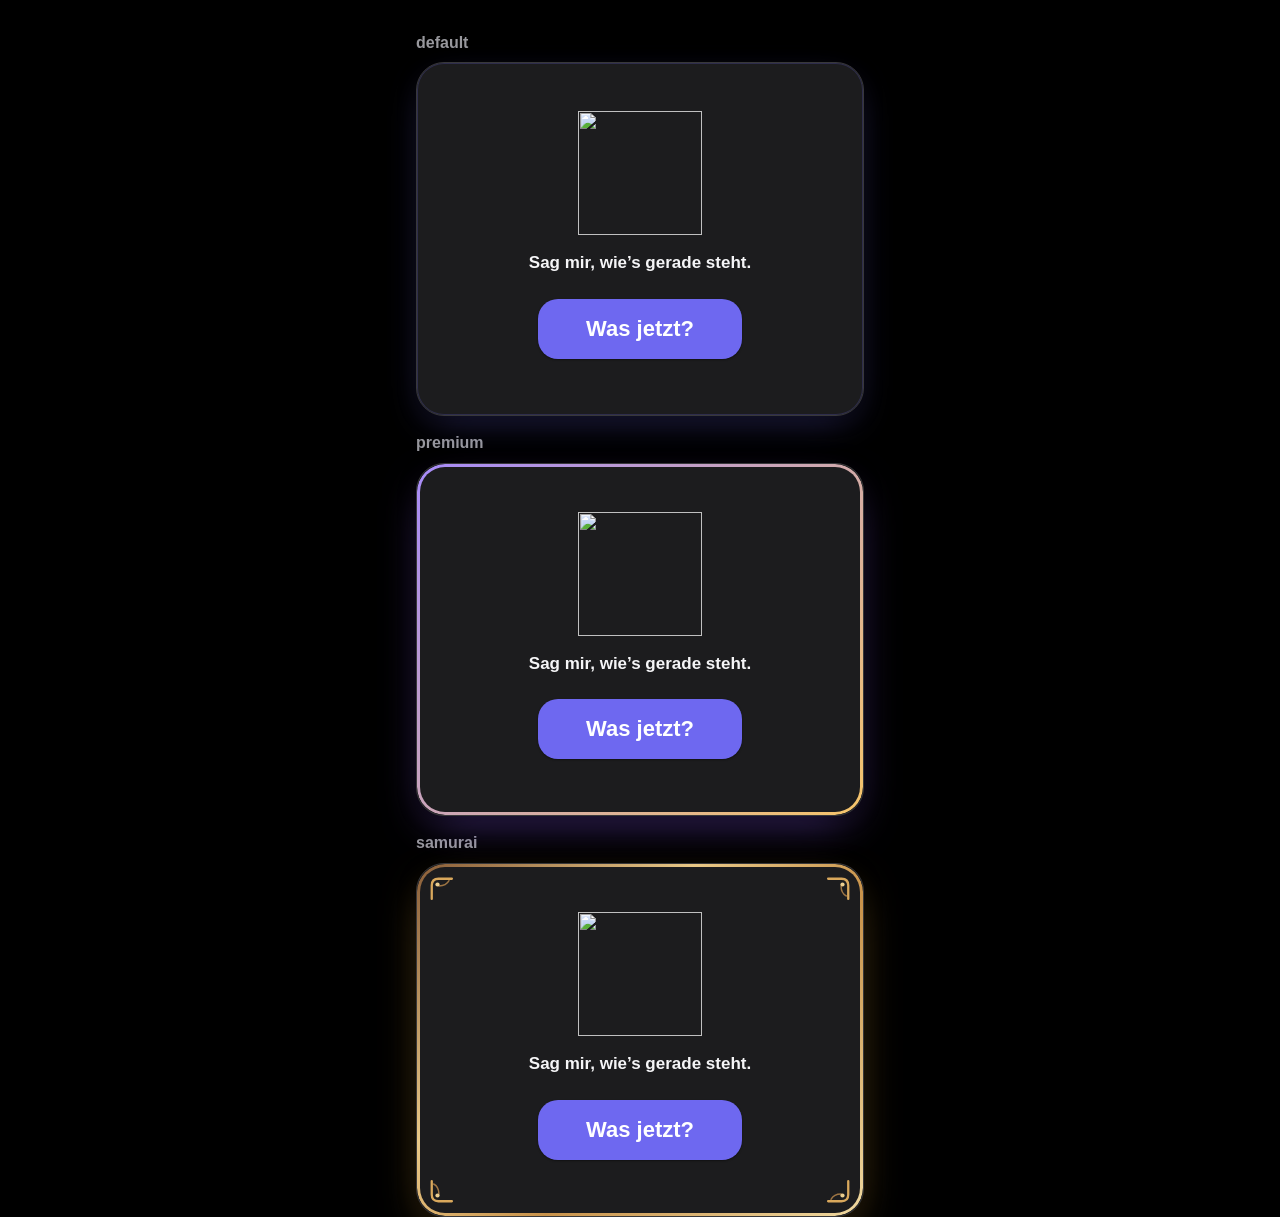
==== public/frames-preview.html @ 16136ef0 "Frame-System (CSS): default/premium/samurai auf .hero[data-frame] + SVG-Eck-Layer + Preview-Seite Co" ====
<!doctype html>
<html lang="de" data-theme="dark">
<head>
<meta charset="utf-8">
<meta name="viewport" content="width=device-width, initial-scale=1">
<title>Frame-Preview</title>
<link rel="stylesheet" href="assets/css/styles.css">
<style>
  body{padding:24px 0;display:flex;flex-direction:column;gap:8px;align-items:center}
  .lbl{font-family:var(--font-display);font-weight:800;color:var(--color-text-secondary);max-width:480px;width:100%;padding:0 16px;margin-top:8px}
  .hero{width:100%;max-width:480px;padding:0 16px}
</style>
</head>
<body>
  <div class="lbl">default</div>
  <section class="hero" data-frame="default">
    <div class="hero-card">
      <div class="frame-corners" aria-hidden="true"><span></span><span></span><span></span><span></span></div>
      <img src="assets/img/tanuki/base-neutral.png" alt="" class="tanuki tanuki-lg">
      <p class="hero-prompt">Sag mir, wie’s gerade steht.</p>
      <button class="btn btn-primary btn-hero">Was jetzt?</button>
    </div>
  </section>

  <div class="lbl">premium</div>
  <section class="hero" data-frame="premium">
    <div class="hero-card">
      <div class="frame-corners" aria-hidden="true"><span></span><span></span><span></span><span></span></div>
      <img src="assets/img/tanuki/base-neutral.png" alt="" class="tanuki tanuki-lg">
      <p class="hero-prompt">Sag mir, wie’s gerade steht.</p>
      <button class="btn btn-primary btn-hero">Was jetzt?</button>
    </div>
  </section>

  <div class="lbl">samurai</div>
  <section class="hero" data-frame="samurai">
    <div class="hero-card">
      <div class="frame-corners" aria-hidden="true"><span></span><span></span><span></span><span></span></div>
      <img src="assets/img/tanuki/samurai-happy.png" alt="" class="tanuki tanuki-lg">
      <p class="hero-prompt">Sag mir, wie’s gerade steht.</p>
      <button class="btn btn-primary btn-hero">Was jetzt?</button>
    </div>
  </section>
</body>
</html>
---- public/assets/css/styles.css ----
/* =====================================================================
   Taskly — Styles. Tokens 1:1 aus design.md.
   ===================================================================== */

:root {
  /* Indigo (Marke) */
  --indigo-50:#EEEEFB; --indigo-100:#E0E0F9; --indigo-200:#C4C3F3;
  --indigo-300:#9F9CEC; --indigo-400:#7C77E6; --indigo-500:#5F58E0;
  --indigo-600:#4F47D6; --indigo-700:#413AB8; --indigo-800:#353093; --indigo-900:#2A2670;

  --color-primary:var(--indigo-600);
  --color-primary-hover:var(--indigo-700);
  --color-primary-subtle:var(--indigo-50);
  --color-on-primary:#FFFFFF;

  --color-bg:#F5F5F7; --color-surface:#FFFFFF; --color-surface-2:#FAFAFC;
  --color-border:#E5E5EA; --color-text:#1D1D1F;
  --color-text-secondary:#6E6E73; --color-text-tertiary:#A1A1A6;

  --color-spark:#F5A623; --color-spark-bright:#FFB93D;
  --color-celebrate:#FF5C8A; --color-xp:var(--indigo-500);
  --color-success:#2FBF71; --color-due-soon:#F2A33C; --color-danger:#E0483D;

  --font-body:"Hanken Grotesk",-apple-system,BlinkMacSystemFont,"SF Pro Text",sans-serif;
  --font-display:"Nunito",var(--font-body);

  --space-1:4px;--space-2:8px;--space-3:12px;--space-4:16px;
  --space-5:24px;--space-6:32px;--space-7:48px;--space-8:64px;
  --radius-sm:8px;--radius-md:12px;--radius-lg:16px;
  --radius-xl:20px;--radius-2xl:28px;--radius-full:999px;
  --tap-min:44px; --content-max:480px;

  --shadow-sm:0 1px 2px rgba(0,0,0,.04),0 1px 3px rgba(0,0,0,.06);
  --shadow-md:0 4px 12px rgba(0,0,0,.06),0 2px 4px rgba(0,0,0,.04);
  --shadow-lg:0 12px 32px rgba(0,0,0,.10),0 4px 8px rgba(0,0,0,.05);

  --dur-fast:150ms;--dur-base:220ms;--dur-slow:380ms;--dur-reward:600ms;
  --ease-standard:cubic-bezier(.4,0,.2,1);
  --ease-out:cubic-bezier(0,0,.2,1);
  --ease-spring:cubic-bezier(.34,1.56,.64,1);

  /* Domain-Farben */
  --dom-haushalt:#5AC8C8; --dom-privat:var(--indigo-400);
  --dom-business:#7E8AA0; --dom-termin:#C8924A;
}

/* Dark-Tokens (per Klasse referenziert, damit explizit + Auto sie teilen) */
[data-theme="dark"]{
  --color-primary:#6E68F0; --color-primary-hover:#837EF3; --color-primary-subtle:#1E1B3A;
  --color-bg:#000000; --color-surface:#1C1C1E; --color-surface-2:#2C2C2E;
  --color-border:#38383A; --color-text:#F5F5F7;
  --color-text-secondary:#98989D; --color-text-tertiary:#636366;
  --color-spark:#FFB93D; --color-celebrate:#FF6F9C; --color-success:#32D27A; --color-due-soon:#F7B250;
  --color-xp:#7C77E6;
  --shadow-sm:0 1px 2px rgba(0,0,0,.4);
  --shadow-md:0 4px 16px rgba(0,0,0,.5);
  --shadow-lg:0 16px 40px rgba(0,0,0,.6);
}
/* Auto: System-Dark respektieren, außer der User hat explizit „hell" gewählt (design.md §10) */
@media (prefers-color-scheme: dark){
  :root:not([data-theme="light"]):not([data-theme="dark"]){
    --color-primary:#6E68F0; --color-primary-hover:#837EF3; --color-primary-subtle:#1E1B3A;
    --color-bg:#000000; --color-surface:#1C1C1E; --color-surface-2:#2C2C2E;
    --color-border:#38383A; --color-text:#F5F5F7;
    --color-text-secondary:#98989D; --color-text-tertiary:#636366;
    --color-spark:#FFB93D; --color-celebrate:#FF6F9C; --color-success:#32D27A; --color-due-soon:#F7B250;
  --color-xp:#7C77E6;
    --shadow-sm:0 1px 2px rgba(0,0,0,.4);
    --shadow-md:0 4px 16px rgba(0,0,0,.5);
    --shadow-lg:0 16px 40px rgba(0,0,0,.6);
  }
}

*{box-sizing:border-box;margin:0;padding:0}
html,body{height:100%}
body{
  font-family:var(--font-body); background:var(--color-bg); color:var(--color-text);
  -webkit-font-smoothing:antialiased; line-height:1.4;
  padding:env(safe-area-inset-top) env(safe-area-inset-right) env(safe-area-inset-bottom) env(safe-area-inset-left);
}
.hidden{display:none !important}

/* Typo */
.display{font-family:var(--font-display);font-weight:800;font-size:34px;line-height:1.18;letter-spacing:-.02em}
.brand{font-family:var(--font-display);font-weight:800;font-size:34px;letter-spacing:-.02em}
.brand-mini{font-family:var(--font-display);font-weight:800;font-size:18px;letter-spacing:-.01em}
.h3{font-family:var(--font-display);font-weight:700;font-size:18px}
.muted{color:var(--color-text-secondary)}
.small{font-size:13px;line-height:1.5}
.error{color:var(--color-danger);font-size:13px;min-height:18px;margin-top:var(--space-2)}

/* Buttons */
.btn{
  font-family:var(--font-body); font-weight:600; font-size:16px;
  min-height:var(--tap-min); padding:0 var(--space-5); border:none; cursor:pointer;
  border-radius:var(--radius-md); transition:transform var(--dur-fast) var(--ease-standard),
    background var(--dur-fast) var(--ease-standard); background:transparent; color:var(--color-text);
}
.btn:active{transform:scale(.97)}
.btn-primary{background:var(--color-primary);color:var(--color-on-primary);box-shadow:var(--shadow-sm)}
.btn-primary:hover{background:var(--color-primary-hover)}
.btn-ghost{color:var(--color-text-secondary)}
.btn-ghost:hover{color:var(--color-text)}
.btn-block{width:100%}
.btn-hero{font-family:var(--font-display);font-weight:800;font-size:22px;min-height:60px;border-radius:var(--radius-xl);padding:0 var(--space-7)}
.icon-btn{width:var(--tap-min);height:var(--tap-min);border:none;background:transparent;color:var(--color-text-secondary);font-size:20px;cursor:pointer;border-radius:var(--radius-full)}

/* Inputs */
input,textarea{
  width:100%;font-family:var(--font-body);font-size:16px;color:var(--color-text);
  background:var(--color-surface-2);border:1px solid var(--color-border);
  border-radius:var(--radius-md);padding:var(--space-3) var(--space-4);outline:none;
  transition:border-color var(--dur-fast);
}
input:focus,textarea:focus{border-color:var(--color-primary)}
textarea{resize:vertical;line-height:1.5}

/* ===== Auth ===== */
.auth{min-height:100svh;display:grid;place-items:center;padding:var(--space-5)}
.auth-card{width:100%;max-width:360px;text-align:center;display:flex;flex-direction:column;gap:var(--space-3);align-items:center}
.auth-form{width:100%;display:flex;flex-direction:column;gap:var(--space-3);margin-top:var(--space-2)}
.seg{display:flex;background:var(--color-surface-2);border:1px solid var(--color-border);border-radius:var(--radius-full);padding:3px;width:100%;margin-top:var(--space-3)}
.seg-btn{flex:1;min-height:38px;border:none;background:transparent;color:var(--color-text-secondary);font-family:var(--font-body);font-weight:600;border-radius:var(--radius-full);cursor:pointer}
.seg-btn.is-active{background:var(--color-surface);color:var(--color-text);box-shadow:var(--shadow-sm)}

/* ===== App shell ===== */
.app{max-width:var(--content-max);margin:0 auto;min-height:100svh;display:flex;flex-direction:column}
.topbar{
  position:sticky;top:0;z-index:5;display:flex;align-items:center;justify-content:space-between;
  gap:var(--space-3);padding:var(--space-3) var(--space-4);
  background:color-mix(in srgb,var(--color-bg) 82%,transparent);backdrop-filter:saturate(180%) blur(12px);
  border-bottom:1px solid var(--color-border);
}
.progress-cluster,.right-cluster{display:flex;align-items:center;gap:var(--space-2)}
.xp-ring{
  --p:0; position:relative; width:42px;height:42px;border-radius:50%;display:grid;place-items:center;
  background:conic-gradient(var(--color-xp) calc(var(--p)*1%), var(--color-border) 0);
}
.xp-ring::after{content:"";position:absolute;inset:4px;border-radius:50%;background:var(--color-bg)}
.xp-level{position:relative;z-index:1;font-family:var(--font-display);font-weight:800;font-size:16px;color:var(--color-text);line-height:1}
.streak{display:flex;align-items:center;gap:2px;font-family:var(--font-display);font-weight:700;font-size:15px}
.streak-flame{font-size:14px;filter:grayscale(.1)}
.sparks{display:flex;align-items:center;gap:4px;font-family:var(--font-display);font-weight:700;color:var(--color-spark)}
.spark-ico{color:var(--color-spark)}

.content{flex:1;display:flex;flex-direction:column;gap:var(--space-5);padding:var(--space-5) var(--space-4) var(--space-8)}

/* Card */
.card{background:var(--color-surface);border:1px solid var(--color-border);border-radius:var(--radius-xl);padding:var(--space-5);box-shadow:var(--shadow-sm);display:flex;flex-direction:column;gap:var(--space-3)}
.braindump-actions{display:flex;gap:var(--space-2);justify-content:flex-end}
.dump-result:empty{display:none}

/* Erfassen (sekundär, einklappbar) */
.braindump-wrap{display:flex;flex-direction:column;gap:var(--space-3)}
.dump-trigger{display:inline-flex;align-items:center;gap:var(--space-2);align-self:center;background:var(--color-surface);border:1px solid var(--color-border);color:var(--color-text-secondary);font-family:var(--font-body);font-weight:600;font-size:15px;border-radius:var(--radius-full);padding:0 var(--space-5);min-height:var(--tap-min);cursor:pointer;transition:background var(--dur-fast) var(--ease-standard),color var(--dur-fast)}
.dump-trigger:hover{color:var(--color-text)}
.dump-trigger.open{background:var(--color-primary-subtle);color:var(--color-primary);border-color:var(--color-primary)}
.dump-plus{font-family:var(--font-display);font-weight:800;font-size:20px;line-height:1;display:inline-block;transition:transform var(--dur-base) var(--ease-spring)}
.dump-trigger.open .dump-plus{transform:rotate(45deg)}
.braindump-body{display:flex;flex-direction:column;gap:var(--space-3);background:var(--color-surface);border:1px solid var(--color-border);border-radius:var(--radius-xl);padding:var(--space-4);box-shadow:var(--shadow-sm);animation:pop var(--dur-base) var(--ease-out)}

/* Kopf-leeren-Sheet (oben verankert → tastatur-sicher) */
.sheet-overlay{position:fixed;inset:0;z-index:60;background:rgba(0,0,0,.45);backdrop-filter:blur(4px);display:flex;flex-direction:column;align-items:center;padding:calc(env(safe-area-inset-top) + var(--space-3)) var(--space-4) var(--space-4);animation:fade var(--dur-base) var(--ease-out)}
.sheet{width:100%;max-width:var(--content-max);background:var(--color-surface);border-radius:var(--radius-2xl);box-shadow:var(--shadow-lg);padding:var(--space-5);display:flex;flex-direction:column;gap:var(--space-3);animation:pop var(--dur-base) var(--ease-spring)}
.sheet-head{display:flex;align-items:center;justify-content:space-between}
.sheet textarea{min-height:120px}
#te-notes{min-height:64px}

/* Aufgaben-Liste */
.task-list{display:flex;flex-direction:column;gap:8px}
.task-row{display:flex;align-items:center;gap:var(--space-3);width:100%;text-align:left;background:var(--color-surface);border:1px solid var(--color-border);border-radius:var(--radius-md);padding:12px 14px;cursor:pointer;font-family:var(--font-body);transition:transform var(--dur-fast) var(--ease-standard)}
.task-row:active{transform:scale(.98)}
.task-row-title{flex:1;font-weight:600;font-size:15px;color:var(--color-text);overflow:hidden;text-overflow:ellipsis;white-space:nowrap}
.task-row-meta{font-size:12px;color:var(--color-text-tertiary);flex:0 0 auto}
.task-row-chev{color:var(--color-text-tertiary);font-size:18px;flex:0 0 auto;line-height:1}
.plan-card[data-task]{cursor:pointer}

/* Edit-Sheet */
.te-group{display:flex;flex-direction:column;gap:var(--space-2)}
.te-group .pill{min-height:38px;padding:0 var(--space-4)}
.te-actions{display:flex;justify-content:space-between;align-items:center;gap:var(--space-3);margin-top:var(--space-2)}
.te-delete{color:var(--color-danger)}

/* Konto */
.acc-label{font-size:13px;font-weight:600;color:var(--color-text-secondary);margin-top:var(--space-2)}
.acc-pw{margin-top:var(--space-2);border-top:1px solid var(--color-border);padding-top:var(--space-3);display:flex;flex-direction:column;gap:var(--space-2)}
.acc-pw summary{cursor:pointer;font-weight:600;color:var(--color-primary);font-size:14px;list-style:none}
.acc-pw summary::-webkit-details-marker{display:none}

/* =====================================================================
   Kosmetisches Frame-System für die „Was jetzt?"-Card (data-frame)
   Layer: ::before = Rahmen/Glow · .frame-corners = SVG-Eckdeko · Content darüber
   Responsiv via clamp() + Tokens, Dark-Mode-kompatibel, max. dezente Motion.
   ===================================================================== */
.hero[data-frame] .hero-card > *{position:relative;z-index:1}
.frame-corners{display:none}

/* --- Default: dezente Outline + weicher Glow --- */
.hero[data-frame="default"] .hero-card{
  box-shadow:var(--shadow-md),
             inset 0 0 0 1px color-mix(in srgb, var(--color-primary) 22%, transparent),
             0 clamp(6px,2vw,12px) clamp(20px,6vw,38px) -14px color-mix(in srgb, var(--color-primary) 50%, transparent);
}

/* --- Gradient-Rahmen via Mask (Premium & Samurai teilen die Technik) --- */
.hero[data-frame="premium"] .hero-card::before,
.hero[data-frame="samurai"] .hero-card::before{
  content:"";position:absolute;inset:0;border-radius:inherit;z-index:0;pointer-events:none;
  padding:clamp(2px,0.7vw,3px);
  -webkit-mask:linear-gradient(#000 0 0) content-box, linear-gradient(#000 0 0);
  -webkit-mask-composite:xor; mask-composite:exclude;
}

/* --- Premium: Violett → Gold, langsam wandernder Glow --- */
.hero[data-frame="premium"] .hero-card{
  box-shadow:var(--shadow-md), 0 clamp(8px,3vw,16px) clamp(26px,8vw,46px) -16px color-mix(in srgb, #8B5CF6 60%, transparent);
}
.hero[data-frame="premium"] .hero-card::before{
  background:linear-gradient(135deg, #A78BFA 0%, #F5C46B 45%, #C9A0FF 75%, #A78BFA 100%);
  background-size:220% 220%;
  animation:framePremium 9s ease-in-out infinite;
}
@keyframes framePremium{
  0%,100%{background-position:0% 50%; opacity:.9}
  50%{background-position:100% 50%; opacity:1}
}

/* --- Samurai: warmer Gold-Rahmen + SVG-Eckornamente + sanfter Schimmer --- */
.hero[data-frame="samurai"] .hero-card{
  --corner:url("data:image/svg+xml,%3Csvg xmlns='http://www.w3.org/2000/svg' viewBox='0 0 48 48' fill='none'%3E%3Cpath d='M6 27 V13 Q6 6 13 6 H27' stroke='%23D9A85C' stroke-width='2.4' stroke-linecap='round'/%3E%3Cpath d='M13.5 13.5 q7.5 0 10.5 -5.5' stroke='%23B5854A' stroke-width='1.5' stroke-linecap='round' opacity='0.85'/%3E%3Ccircle cx='12' cy='12' r='2.2' fill='%23EBCE8F'/%3E%3C/svg%3E");
  box-shadow:var(--shadow-md), 0 clamp(8px,3vw,16px) clamp(26px,8vw,46px) -16px color-mix(in srgb, var(--color-spark) 55%, transparent);
}
.hero[data-frame="samurai"] .hero-card::before{
  background:linear-gradient(135deg, #8A5E38 0%, #E9C887 35%, #C8924A 60%, #F0D9A0 100%);
}
.hero[data-frame="samurai"] .frame-corners{
  display:block;position:absolute;inset:0;z-index:2;pointer-events:none;border-radius:inherit;
  animation:frameSamurai 6s ease-in-out infinite;
}
.hero[data-frame="samurai"] .frame-corners span{
  position:absolute; width:clamp(24px,8.5vw,46px); aspect-ratio:1;
  background:var(--corner) center/contain no-repeat;
}
.hero[data-frame="samurai"] .frame-corners span:nth-child(1){top:clamp(5px,1.5vw,9px);left:clamp(5px,1.5vw,9px);transform:rotate(0deg)}
.hero[data-frame="samurai"] .frame-corners span:nth-child(2){top:clamp(5px,1.5vw,9px);right:clamp(5px,1.5vw,9px);transform:rotate(90deg)}
.hero[data-frame="samurai"] .frame-corners span:nth-child(3){bottom:clamp(5px,1.5vw,9px);right:clamp(5px,1.5vw,9px);transform:rotate(180deg)}
.hero[data-frame="samurai"] .frame-corners span:nth-child(4){bottom:clamp(5px,1.5vw,9px);left:clamp(5px,1.5vw,9px);transform:rotate(270deg)}
@keyframes frameSamurai{
  0%,100%{opacity:.92; filter:drop-shadow(0 0 0 transparent)}
  50%{opacity:1; filter:drop-shadow(0 0 clamp(2px,1vw,4px) color-mix(in srgb, var(--color-spark) 60%, transparent))}
}

/* Onboarding (Erststart) */
.onboarding{align-items:center;text-align:center;gap:var(--space-4)}
.onb-title{font-family:var(--font-display);font-weight:800;font-size:22px;line-height:1.2}
.onb-list{list-style:none;display:flex;flex-direction:column;gap:var(--space-3);width:100%;text-align:left;margin:var(--space-1) 0}
.onb-list li{display:flex;gap:var(--space-3);align-items:center;line-height:1.3}
.onb-list li>span{font-size:22px;flex:0 0 auto;width:28px;text-align:center}

/* Hero */
.hero{display:flex;flex-direction:column;gap:var(--space-5)}
.hero-prompt{font-family:var(--font-display);font-weight:700;font-size:17px;line-height:1.4;color:var(--color-text);margin:0}
.quick{display:flex;flex-direction:column;gap:var(--space-4);width:100%;text-align:left}
.quick-group{display:flex;flex-direction:column;gap:var(--space-2)}
.quick-q{font-size:14px;font-weight:600;color:var(--color-text-secondary)}
.pill-row{display:flex;gap:var(--space-2);flex-wrap:wrap}
.pill{
  min-height:var(--tap-min);padding:0 var(--space-4);border-radius:var(--radius-full);
  background:var(--color-surface-2);border:1px solid var(--color-border);
  color:var(--color-text-secondary);font-family:var(--font-body);font-weight:600;cursor:pointer;
  transition:all var(--dur-fast) var(--ease-standard);
}
.pill.is-active{background:var(--color-primary-subtle);border-color:var(--color-primary);color:var(--color-primary)}

.hero-card{
  position:relative;isolation:isolate;
  background:var(--color-surface);border:1px solid var(--color-border);border-radius:var(--radius-2xl);
  box-shadow:var(--shadow-md);padding:var(--space-7) var(--space-5);text-align:center;
  display:flex;flex-direction:column;align-items:center;gap:var(--space-4);
  animation:pop var(--dur-slow) var(--ease-spring);
}
.btn-hero{margin:var(--space-2) 0}
.pick-reason{display:flex;align-items:center;gap:var(--space-2);justify-content:center;color:var(--color-text-secondary);font-size:15px}
.pick .display{margin:var(--space-2) 0}
.pick-meta{display:flex;gap:var(--space-2);flex-wrap:wrap;justify-content:center}
.chip{font-size:13px;font-weight:600;padding:5px 12px;border-radius:var(--radius-full);background:var(--color-surface-2);border:1px solid var(--color-border);color:var(--color-text-secondary);display:inline-flex;align-items:center;gap:5px}
.chip .dot{width:8px;height:8px;border-radius:50%}
.chip-xp{color:var(--color-xp);border-color:color-mix(in srgb,var(--color-xp) 30%,transparent)}
.pick-actions{width:100%;display:flex;flex-direction:column;gap:var(--space-3);margin-top:var(--space-2)}
.pick-secondary{display:flex;gap:var(--space-2);justify-content:center}
.empty-msg{font-family:var(--font-display);font-weight:700;font-size:18px;color:var(--color-text)}

/* Tanuki */
.tanuki{display:block;object-fit:contain}
.tanuki-sm{width:28px;height:28px}
.tanuki-md{width:72px;height:72px}
.tanuki-lg{width:124px;height:124px}
.tanuki-happy{animation:bounce var(--dur-reward) var(--ease-spring)}

/* Lebendiger Hero-Tanuki */
.tanuki-stage{position:relative;display:flex;justify-content:center;align-items:flex-end;min-height:132px}
#hero-tanuki{cursor:pointer;-webkit-tap-highlight-color:transparent}
.tanuki-idle{animation:idleBob 3.2s ease-in-out infinite}
.tanuki-poke{animation:bounce var(--dur-reward) var(--ease-spring)}
@keyframes idleBob{0%,100%{transform:translateY(0)}50%{transform:translateY(-7px)}}
.tanuki-bubble{position:absolute;bottom:calc(100% - 8px);left:50%;transform:translateX(-50%) translateY(8px) scale(.92);
  background:var(--color-surface);border:1px solid var(--color-border);box-shadow:var(--shadow-md);
  border-radius:var(--radius-lg);padding:8px 14px;font-family:var(--font-body);font-weight:600;font-size:14px;
  color:var(--color-text);white-space:nowrap;opacity:0;pointer-events:none;z-index:3;
  transition:opacity var(--dur-base) var(--ease-out), transform var(--dur-base) var(--ease-spring)}
.tanuki-bubble::after{content:"";position:absolute;top:100%;left:50%;transform:translateX(-50%);border:6px solid transparent;border-top-color:var(--color-surface)}
.tanuki-bubble.show{opacity:1;transform:translateX(-50%) translateY(0) scale(1)}

/* Reward */
.reward-overlay{position:fixed;inset:0;z-index:50;display:grid;place-items:center;background:rgba(0,0,0,.45);backdrop-filter:blur(4px);animation:fade var(--dur-base) var(--ease-out)}
.reward-card{position:relative;background:var(--color-surface);border-radius:var(--radius-2xl);box-shadow:var(--shadow-lg);padding:var(--space-7) var(--space-6);text-align:center;width:min(90vw,360px);display:flex;flex-direction:column;align-items:center;gap:var(--space-3);animation:pop var(--dur-reward) var(--ease-spring)}
.reward-xp{font-family:var(--font-display);font-weight:800;font-size:40px;color:var(--color-xp)}
.reward-msg{color:var(--color-text-secondary)}
.reward-extra{display:flex;flex-direction:column;gap:6px}
.reward-badge{font-family:var(--font-display);font-weight:700;color:var(--color-celebrate)}
.reward-spark{font-family:var(--font-display);font-weight:700;color:var(--color-spark)}

/* Bottom nav */
.bottom-nav{position:sticky;bottom:0;display:flex;background:color-mix(in srgb,var(--color-bg) 82%,transparent);backdrop-filter:saturate(180%) blur(12px);border-top:1px solid var(--color-border);padding-bottom:env(safe-area-inset-bottom)}
.nav-item{flex:1;min-height:52px;border:none;background:transparent;color:var(--color-text-tertiary);font-family:var(--font-body);font-weight:600;font-size:13px;cursor:pointer}
.nav-item.is-active{color:var(--color-primary)}

/* Confetti */
.confetti{position:absolute;inset:0;overflow:hidden;pointer-events:none;border-radius:var(--radius-2xl)}
.confetti i{position:absolute;top:-10px;width:8px;height:12px;border-radius:2px;animation:fall var(--dur-reward) ease-in forwards}

@keyframes pop{from{transform:scale(.92);opacity:0}to{transform:scale(1);opacity:1}}
@keyframes fade{from{opacity:0}to{opacity:1}}
@keyframes bounce{0%{transform:translateY(0)}30%{transform:translateY(-12px)}60%{transform:translateY(0)}80%{transform:translateY(-5px)}100%{transform:translateY(0)}}
@keyframes fall{to{transform:translateY(320px) rotate(360deg);opacity:0}}

/* ===== Raritäten ===== */
:root{
  --rar-gewoehnlich:#9AA0A6; --rar-selten:#3E9BE8;
  --rar-episch:var(--indigo-500); --rar-legendaer:var(--color-spark);
}
[data-rarity="gewoehnlich"]{--rar:var(--rar-gewoehnlich)}
[data-rarity="selten"]{--rar:var(--rar-selten)}
[data-rarity="episch"]{--rar:var(--rar-episch)}
[data-rarity="legendaer"]{--rar:var(--rar-legendaer)}

/* ===== Shop ===== */
.shop-head{display:flex;align-items:center;justify-content:space-between}
.h1-shop{font-family:var(--font-display);font-weight:800;font-size:28px}
.sparks-big{font-size:22px}
.boxes{display:flex;flex-direction:column;gap:var(--space-4)}
.box-card{background:var(--color-surface);border:1px solid var(--color-border);border-radius:var(--radius-xl);box-shadow:var(--shadow-sm);padding:var(--space-5);display:flex;flex-direction:column;gap:var(--space-3)}
.box-top{display:flex;align-items:center;gap:var(--space-3)}
.box-emoji{font-size:36px}
.box-title{font-family:var(--font-display);font-weight:700;font-size:18px}
.box-rates{display:flex;gap:6px;flex-wrap:wrap;margin-top:2px}
.rate{font-size:11px;font-weight:700;padding:2px 8px;border-radius:var(--radius-full);color:var(--rar);border:1px solid color-mix(in srgb,var(--rar) 35%,transparent);background:color-mix(in srgb,var(--rar) 10%,transparent)}
.box-preview{display:flex;gap:var(--space-2);overflow-x:auto;padding:2px}
.prev{position:relative;flex:0 0 auto;width:54px;height:54px;border-radius:var(--radius-md);background:var(--color-surface-2);border:2px solid var(--rar);display:grid;place-items:center}
.prev img{width:46px;height:46px;object-fit:contain}
.prev.owned::after{content:"✓";position:absolute;right:-4px;top:-4px;width:18px;height:18px;border-radius:50%;background:var(--color-success);color:#fff;font-size:11px;font-weight:800;display:grid;place-items:center}
.prev:not(.owned) img{opacity:.85}
.box-buy{display:flex;align-items:center;justify-content:space-between;gap:var(--space-3)}
.box-cost{font-family:var(--font-display);font-weight:800;color:var(--color-spark)}
.box-progress{font-size:12px;color:var(--color-text-tertiary);margin-top:3px}
.box-complete{font-size:12px;font-weight:800;color:var(--color-success);margin-top:2px}
.box-done{font-family:var(--font-display);font-weight:800;color:var(--color-success)}
.box-card.complete{opacity:.94}
.btn[disabled]{opacity:.45;pointer-events:none}

/* Garderobe */
.garderobe-title{margin-top:var(--space-3)}
.garderobe{display:grid;grid-template-columns:repeat(3,1fr);gap:var(--space-3)}
.outfit-tile{position:relative;background:var(--color-surface);border:2px solid var(--color-border);border-radius:var(--radius-lg);padding:var(--space-3) var(--space-2);text-align:center;cursor:pointer;transition:transform var(--dur-fast) var(--ease-standard)}
.outfit-tile:active{transform:scale(.96)}
.outfit-tile[data-rarity]{border-color:color-mix(in srgb,var(--rar) 55%,var(--color-border))}
.outfit-tile.equipped{border-color:var(--color-primary);box-shadow:0 0 0 2px color-mix(in srgb,var(--color-primary) 35%,transparent)}
.outfit-tile img{width:100%;aspect-ratio:1;object-fit:contain}
.outfit-tile .ot-name{font-size:11px;font-weight:600;color:var(--color-text-secondary);margin-top:4px;line-height:1.2}
.outfit-tile .ot-eq{position:absolute;top:6px;right:6px;font-size:10px;font-weight:800;color:var(--color-primary)}
.outfit-tile.base{display:flex;flex-direction:column;align-items:center;justify-content:center;border-style:dashed}

/* ===== Lootbox-Reveal ===== */
.lootbox-card{position:relative;background:var(--color-surface);border-radius:var(--radius-2xl);box-shadow:var(--shadow-lg);padding:var(--space-7) var(--space-6);text-align:center;width:min(90vw,360px);display:flex;flex-direction:column;align-items:center;gap:var(--space-3);animation:pop var(--dur-reward) var(--ease-spring)}
.lb-closed,.lb-reveal{display:flex;flex-direction:column;align-items:center;gap:var(--space-3)}
.lb-box{font-size:88px;animation:shake 1.2s var(--ease-standard) infinite}
.lb-reveal{position:relative}
.rarity-burst{position:absolute;top:8px;left:50%;transform:translateX(-50%);width:180px;height:180px;border-radius:50%;background:radial-gradient(circle,var(--rar) 0%,transparent 68%);opacity:.5;filter:blur(6px);animation:burst var(--dur-reward) var(--ease-spring)}
.lb-reveal .tanuki{position:relative;z-index:1}
.lb-rarity{font-family:var(--font-display);font-weight:800;font-size:13px;letter-spacing:.08em;text-transform:uppercase;color:var(--rar)}
.lb-name{font-family:var(--font-display);font-weight:800;font-size:22px}
.lb-dupe{color:var(--color-spark)}
.lb-actions{display:flex;gap:var(--space-2);margin-top:var(--space-2)}
.lb-close{margin-top:var(--space-1)}

@keyframes shake{0%,100%{transform:rotate(0)}20%{transform:rotate(-8deg) scale(1.04)}40%{transform:rotate(8deg) scale(1.04)}60%{transform:rotate(-6deg)}80%{transform:rotate(6deg)}}
@keyframes burst{from{transform:translateX(-50%) scale(.3);opacity:0}to{transform:translateX(-50%) scale(1);opacity:.5}}

/* ===== Pochibukuro-Umschläge ===== */
.pochi{width:150px;height:auto;object-fit:contain;filter:drop-shadow(0 8px 18px rgba(0,0,0,.18))}
.box-pochi{width:60px;height:60px;object-fit:contain;flex:0 0 auto}
.lb-opening{display:flex;justify-content:center}
.pochi-wiggle{animation:shake 1.3s var(--ease-standard) infinite;cursor:pointer}
.pochi-burst{animation:pochiBurst .85s var(--ease-spring)}
.pochi-pop{animation:pochiPop var(--dur-reward) var(--ease-spring)}
@keyframes pochiBurst{0%{transform:scale(.6) rotate(-4deg);opacity:0}40%{opacity:1}60%{transform:scale(1.12) rotate(3deg)}100%{transform:scale(1) rotate(0)}}
@keyframes pochiPop{0%{transform:scale(.7)}55%{transform:scale(1.15)}100%{transform:scale(1)}}

/* Glücksumschlag im Reward-Pop */
.envelope{display:flex;flex-direction:column;align-items:center;gap:var(--space-2);margin-top:var(--space-1)}
.env-cap{font-size:13px;font-weight:600;color:var(--color-text-secondary)}
.envelope .pochi{width:120px}
.env-sparks{font-family:var(--font-display);font-weight:800;font-size:30px;color:var(--color-spark);animation:pop var(--dur-reward) var(--ease-spring)}

/* ===== Wochen-Plan ===== */
.week{display:flex;flex-direction:column;gap:var(--space-3)}
.day{background:var(--color-surface);border:1px solid var(--color-border);border-radius:var(--radius-lg);padding:var(--space-3) var(--space-4)}
.day.today{border-color:var(--color-primary);box-shadow:0 0 0 2px color-mix(in srgb,var(--color-primary) 22%,transparent)}
.day-head{display:flex;align-items:baseline;gap:var(--space-2);margin-bottom:var(--space-2)}
.day-wd{font-family:var(--font-display);font-weight:800;font-size:16px}
.day-date{font-size:13px;color:var(--color-text-tertiary)}
.day-badge{margin-left:auto;font-size:11px;font-weight:800;color:var(--color-primary);background:var(--color-primary-subtle);padding:2px 8px;border-radius:var(--radius-full)}
.day-body{display:flex;flex-direction:column;gap:6px}
.day-empty{font-size:13px;color:var(--color-text-tertiary);padding:2px 0}
.plan-card{display:flex;align-items:center;gap:var(--space-2);background:var(--color-surface-2);border:1px solid var(--color-border);border-radius:var(--radius-md);padding:8px 10px}
.plan-card[data-type="termin"]{border-left:3px solid var(--dom-termin)}
.plan-card.done{opacity:.5}
.plan-card.done .plan-title{text-decoration:line-through}
.dom-dot{width:9px;height:9px;border-radius:50%;flex:0 0 auto}
.plan-title{font-size:14px;font-weight:600;flex:1;overflow:hidden;text-overflow:ellipsis;white-space:nowrap}
.plan-meta{font-size:11px;color:var(--color-text-tertiary);flex:0 0 auto}

/* ===== Streak-Eis-Banner ===== */
.ice-banner{background:color-mix(in srgb,var(--rar-selten) 14%,var(--color-surface));border:1px solid color-mix(in srgb,var(--rar-selten) 40%,transparent);color:var(--color-text);border-radius:var(--radius-lg);padding:var(--space-3) var(--space-4);font-size:14px;line-height:1.45}

/* ===== Freunde + Leaderboard ===== */
.friend-code{font-family:var(--font-display);font-weight:800;font-size:30px;letter-spacing:.12em;color:var(--color-primary);text-align:center;background:var(--color-primary-subtle);border-radius:var(--radius-md);padding:var(--space-3);user-select:all}
.add-friend{display:flex;gap:var(--space-2)}
.add-friend input{text-transform:uppercase;letter-spacing:.1em;font-weight:600}
.add-friend .btn{flex:0 0 auto}
.windows{display:flex;gap:8px;flex-wrap:wrap}
.windows .pill{min-height:38px;padding:0 var(--space-4)}
.req-row{display:flex;align-items:center;justify-content:space-between;gap:var(--space-2);background:var(--color-surface);border:1px solid var(--color-border);border-radius:var(--radius-md);padding:8px 12px;margin-bottom:8px}
.req-actions{display:flex;gap:6px}
.req-actions .btn{min-height:36px;padding:0 var(--space-3);font-size:14px}
.leaderboard{display:flex;flex-direction:column;gap:8px}
.lb-row{display:flex;align-items:center;gap:var(--space-3);background:var(--color-surface);border:1px solid var(--color-border);border-radius:var(--radius-md);padding:10px 12px}
.lb-row.me{border-color:var(--color-primary);background:var(--color-primary-subtle)}
.lb-rank{font-family:var(--font-display);font-weight:800;width:28px;flex:0 0 auto;text-align:center}
.lb-name{flex:1;font-weight:600;overflow:hidden;text-overflow:ellipsis;white-space:nowrap}
.lb-streak{font-size:13px;font-weight:700;flex:0 0 auto}
.lb-lvl{font-size:12px;color:var(--color-text-secondary);flex:0 0 auto}
.lb-xp{font-size:12px;color:var(--color-text-tertiary);flex:0 0 auto;min-width:54px;text-align:right}
.lb-rescue{min-height:34px;padding:0 var(--space-3);font-size:13px;color:var(--color-celebrate);flex:0 0 auto}

@media (prefers-reduced-motion:reduce){*{animation:none !important;transition-duration:.01ms !important}}
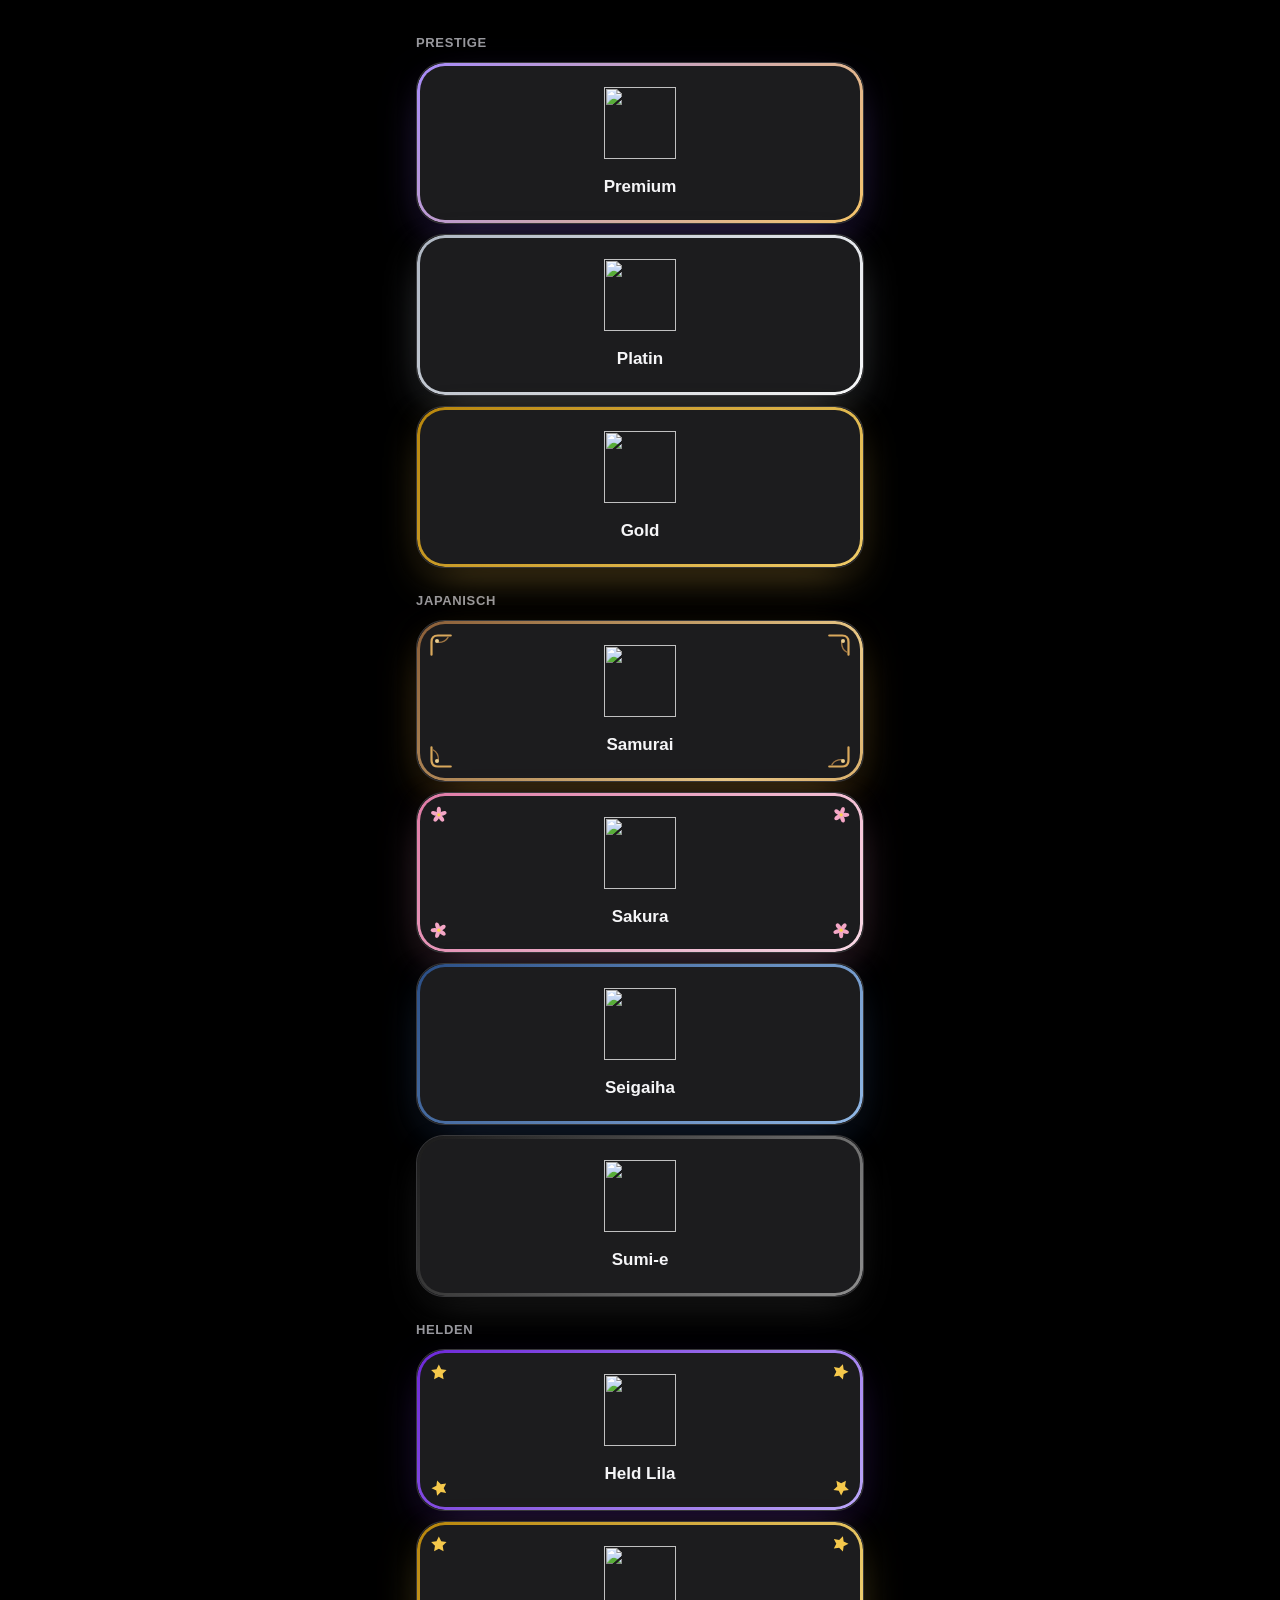
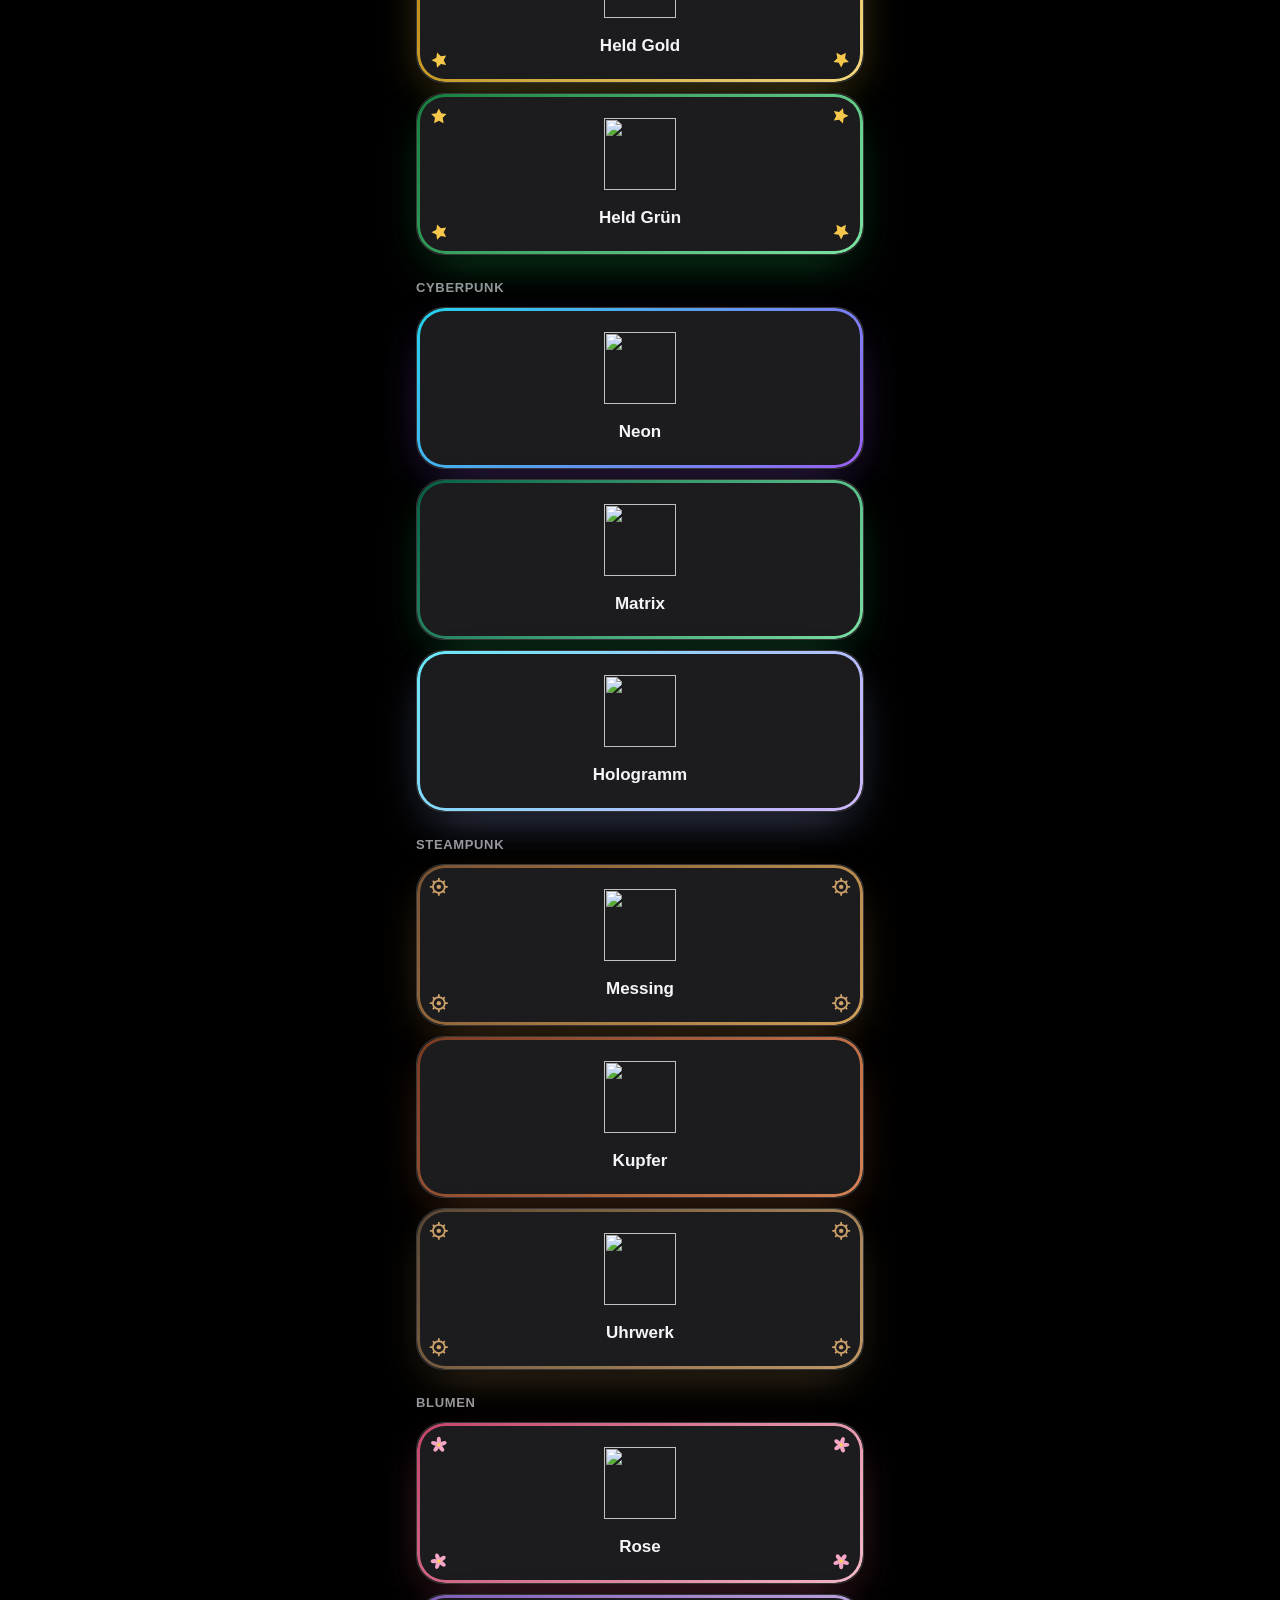
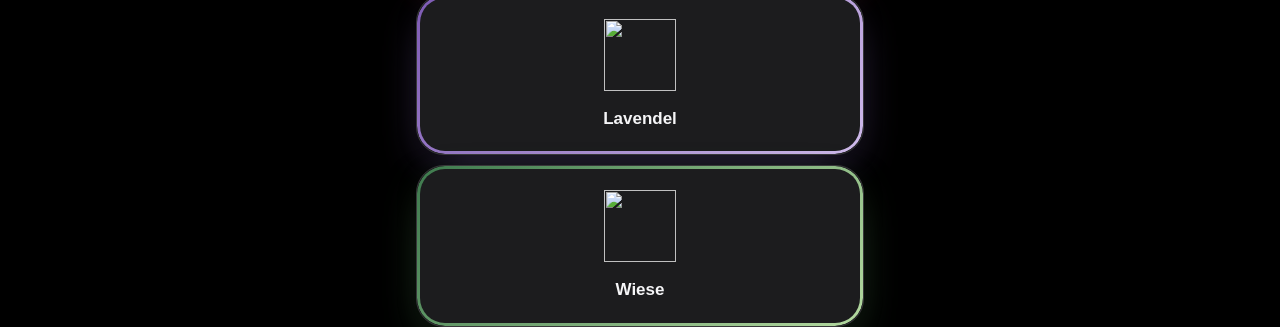
==== commit 3eab3764: "Frame-System v2: 19 Rahmen über 6 Kategorien (skalierbares Custom-Prop-CSS) - CSS refactor: --f-grad" ====
--- a/public/frames-preview.html
+++ b/public/frames-preview.html
@@ -1,45 +1,155 @@
 <!doctype html>
 <html lang="de" data-theme="dark">
 <head>
-<meta charset="utf-8">
-<meta name="viewport" content="width=device-width, initial-scale=1">
+<meta charset="utf-8"><meta name="viewport" content="width=device-width, initial-scale=1">
 <title>Frame-Preview</title>
-<link rel="stylesheet" href="assets/css/styles.css">
+<link rel="stylesheet" href="assets/css/styles.css?v=20">
 <style>
-  body{padding:24px 0;display:flex;flex-direction:column;gap:8px;align-items:center}
-  .lbl{font-family:var(--font-display);font-weight:800;color:var(--color-text-secondary);max-width:480px;width:100%;padding:0 16px;margin-top:8px}
+  body{padding:20px 0;display:flex;flex-direction:column;gap:10px;align-items:center}
+  .lbl{font-family:var(--font-display);font-weight:800;color:var(--color-text-secondary);max-width:480px;width:100%;padding:0 16px;margin-top:14px;text-transform:uppercase;letter-spacing:.05em;font-size:13px}
   .hero{width:100%;max-width:480px;padding:0 16px}
+  .hero-card{padding:var(--space-5) var(--space-4);min-height:96px;justify-content:center;animation:none}
 </style>
 </head>
 <body>
-  <div class="lbl">default</div>
-  <section class="hero" data-frame="default">
-    <div class="hero-card">
-      <div class="frame-corners" aria-hidden="true"><span></span><span></span><span></span><span></span></div>
-      <img src="assets/img/tanuki/base-neutral.png" alt="" class="tanuki tanuki-lg">
-      <p class="hero-prompt">Sag mir, wie’s gerade steht.</p>
-      <button class="btn btn-primary btn-hero">Was jetzt?</button>
-    </div>
-  </section>
-
-  <div class="lbl">premium</div>
+  <div class="lbl">Prestige</div>
   <section class="hero" data-frame="premium">
     <div class="hero-card">
       <div class="frame-corners" aria-hidden="true"><span></span><span></span><span></span><span></span></div>
-      <img src="assets/img/tanuki/base-neutral.png" alt="" class="tanuki tanuki-lg">
-      <p class="hero-prompt">Sag mir, wie’s gerade steht.</p>
-      <button class="btn btn-primary btn-hero">Was jetzt?</button>
+      <img src="assets/img/tanuki/base-neutral.png" alt="" class="tanuki tanuki-md">
+      <span class="ft-mini" style="font-family:var(--font-display);font-weight:800;font-size:17px">Premium</span>
     </div>
   </section>
-
-  <div class="lbl">samurai</div>
+  <section class="hero" data-frame="platin">
+    <div class="hero-card">
+      <div class="frame-corners" aria-hidden="true"><span></span><span></span><span></span><span></span></div>
+      <img src="assets/img/tanuki/base-neutral.png" alt="" class="tanuki tanuki-md">
+      <span class="ft-mini" style="font-family:var(--font-display);font-weight:800;font-size:17px">Platin</span>
+    </div>
+  </section>
+  <section class="hero" data-frame="gold">
+    <div class="hero-card">
+      <div class="frame-corners" aria-hidden="true"><span></span><span></span><span></span><span></span></div>
+      <img src="assets/img/tanuki/base-neutral.png" alt="" class="tanuki tanuki-md">
+      <span class="ft-mini" style="font-family:var(--font-display);font-weight:800;font-size:17px">Gold</span>
+    </div>
+  </section>
+  <div class="lbl">Japanisch</div>
   <section class="hero" data-frame="samurai">
     <div class="hero-card">
       <div class="frame-corners" aria-hidden="true"><span></span><span></span><span></span><span></span></div>
-      <img src="assets/img/tanuki/samurai-happy.png" alt="" class="tanuki tanuki-lg">
-      <p class="hero-prompt">Sag mir, wie’s gerade steht.</p>
-      <button class="btn btn-primary btn-hero">Was jetzt?</button>
+      <img src="assets/img/tanuki/samurai-happy.png" alt="" class="tanuki tanuki-md">
+      <span class="ft-mini" style="font-family:var(--font-display);font-weight:800;font-size:17px">Samurai</span>
+    </div>
+  </section>
+  <section class="hero" data-frame="sakura">
+    <div class="hero-card">
+      <div class="frame-corners" aria-hidden="true"><span></span><span></span><span></span><span></span></div>
+      <img src="assets/img/tanuki/base-neutral.png" alt="" class="tanuki tanuki-md">
+      <span class="ft-mini" style="font-family:var(--font-display);font-weight:800;font-size:17px">Sakura</span>
+    </div>
+  </section>
+  <section class="hero" data-frame="seigaiha">
+    <div class="hero-card">
+      <div class="frame-corners" aria-hidden="true"><span></span><span></span><span></span><span></span></div>
+      <img src="assets/img/tanuki/base-neutral.png" alt="" class="tanuki tanuki-md">
+      <span class="ft-mini" style="font-family:var(--font-display);font-weight:800;font-size:17px">Seigaiha</span>
+    </div>
+  </section>
+  <section class="hero" data-frame="zen">
+    <div class="hero-card">
+      <div class="frame-corners" aria-hidden="true"><span></span><span></span><span></span><span></span></div>
+      <img src="assets/img/tanuki/base-neutral.png" alt="" class="tanuki tanuki-md">
+      <span class="ft-mini" style="font-family:var(--font-display);font-weight:800;font-size:17px">Sumi-e</span>
+    </div>
+  </section>
+  <div class="lbl">Helden</div>
+  <section class="hero" data-frame="held-lila">
+    <div class="hero-card">
+      <div class="frame-corners" aria-hidden="true"><span></span><span></span><span></span><span></span></div>
+      <img src="assets/img/tanuki/base-neutral.png" alt="" class="tanuki tanuki-md">
+      <span class="ft-mini" style="font-family:var(--font-display);font-weight:800;font-size:17px">Held Lila</span>
+    </div>
+  </section>
+  <section class="hero" data-frame="held-gold">
+    <div class="hero-card">
+      <div class="frame-corners" aria-hidden="true"><span></span><span></span><span></span><span></span></div>
+      <img src="assets/img/tanuki/base-neutral.png" alt="" class="tanuki tanuki-md">
+      <span class="ft-mini" style="font-family:var(--font-display);font-weight:800;font-size:17px">Held Gold</span>
+    </div>
+  </section>
+  <section class="hero" data-frame="held-gruen">
+    <div class="hero-card">
+      <div class="frame-corners" aria-hidden="true"><span></span><span></span><span></span><span></span></div>
+      <img src="assets/img/tanuki/base-neutral.png" alt="" class="tanuki tanuki-md">
+      <span class="ft-mini" style="font-family:var(--font-display);font-weight:800;font-size:17px">Held Grün</span>
+    </div>
+  </section>
+  <div class="lbl">Cyberpunk</div>
+  <section class="hero" data-frame="neon">
+    <div class="hero-card">
+      <div class="frame-corners" aria-hidden="true"><span></span><span></span><span></span><span></span></div>
+      <img src="assets/img/tanuki/base-neutral.png" alt="" class="tanuki tanuki-md">
+      <span class="ft-mini" style="font-family:var(--font-display);font-weight:800;font-size:17px">Neon</span>
+    </div>
+  </section>
+  <section class="hero" data-frame="matrix">
+    <div class="hero-card">
+      <div class="frame-corners" aria-hidden="true"><span></span><span></span><span></span><span></span></div>
+      <img src="assets/img/tanuki/base-neutral.png" alt="" class="tanuki tanuki-md">
+      <span class="ft-mini" style="font-family:var(--font-display);font-weight:800;font-size:17px">Matrix</span>
+    </div>
+  </section>
+  <section class="hero" data-frame="holo">
+    <div class="hero-card">
+      <div class="frame-corners" aria-hidden="true"><span></span><span></span><span></span><span></span></div>
+      <img src="assets/img/tanuki/base-neutral.png" alt="" class="tanuki tanuki-md">
+      <span class="ft-mini" style="font-family:var(--font-display);font-weight:800;font-size:17px">Hologramm</span>
+    </div>
+  </section>
+  <div class="lbl">Steampunk</div>
+  <section class="hero" data-frame="messing">
+    <div class="hero-card">
+      <div class="frame-corners" aria-hidden="true"><span></span><span></span><span></span><span></span></div>
+      <img src="assets/img/tanuki/base-neutral.png" alt="" class="tanuki tanuki-md">
+      <span class="ft-mini" style="font-family:var(--font-display);font-weight:800;font-size:17px">Messing</span>
+    </div>
+  </section>
+  <section class="hero" data-frame="kupfer">
+    <div class="hero-card">
+      <div class="frame-corners" aria-hidden="true"><span></span><span></span><span></span><span></span></div>
+      <img src="assets/img/tanuki/base-neutral.png" alt="" class="tanuki tanuki-md">
+      <span class="ft-mini" style="font-family:var(--font-display);font-weight:800;font-size:17px">Kupfer</span>
+    </div>
+  </section>
+  <section class="hero" data-frame="uhrwerk">
+    <div class="hero-card">
+      <div class="frame-corners" aria-hidden="true"><span></span><span></span><span></span><span></span></div>
+      <img src="assets/img/tanuki/base-neutral.png" alt="" class="tanuki tanuki-md">
+      <span class="ft-mini" style="font-family:var(--font-display);font-weight:800;font-size:17px">Uhrwerk</span>
+    </div>
+  </section>
+  <div class="lbl">Blumen</div>
+  <section class="hero" data-frame="rose">
+    <div class="hero-card">
+      <div class="frame-corners" aria-hidden="true"><span></span><span></span><span></span><span></span></div>
+      <img src="assets/img/tanuki/base-neutral.png" alt="" class="tanuki tanuki-md">
+      <span class="ft-mini" style="font-family:var(--font-display);font-weight:800;font-size:17px">Rose</span>
+    </div>
+  </section>
+  <section class="hero" data-frame="lavendel">
+    <div class="hero-card">
+      <div class="frame-corners" aria-hidden="true"><span></span><span></span><span></span><span></span></div>
+      <img src="assets/img/tanuki/base-neutral.png" alt="" class="tanuki tanuki-md">
+      <span class="ft-mini" style="font-family:var(--font-display);font-weight:800;font-size:17px">Lavendel</span>
+    </div>
+  </section>
+  <section class="hero" data-frame="wiese">
+    <div class="hero-card">
+      <div class="frame-corners" aria-hidden="true"><span></span><span></span><span></span><span></span></div>
+      <img src="assets/img/tanuki/base-neutral.png" alt="" class="tanuki tanuki-md">
+      <span class="ft-mini" style="font-family:var(--font-display);font-weight:800;font-size:17px">Wiese</span>
     </div>
   </section>
 </body>
-</html>
+</html>
--- a/public/assets/css/styles.css
+++ b/public/assets/css/styles.css
@@ -188,67 +188,91 @@
 .acc-pw summary::-webkit-details-marker{display:none}
 
 /* =====================================================================
-   Kosmetisches Frame-System für die „Was jetzt?"-Card (data-frame)
-   Layer: ::before = Rahmen/Glow · .frame-corners = SVG-Eckdeko · Content darüber
-   Responsiv via clamp() + Tokens, Dark-Mode-kompatibel, max. dezente Motion.
+   Kosmetisches Frame-System (data-frame) — skalierbar über Custom Properties.
+   Jede Variante = 1 Regel: --f-grad (Rahmen-Gradient) · --f-glow · optional --f-corner.
+   Layer: ::before = Gradient-Rahmen (mask) · .frame-corners = SVG-Ecken · Content darüber.
+   Responsiv (clamp + Tokens), Dark-Mode-kompatibel, nur dezente Motion.
    ===================================================================== */
 .hero[data-frame] .hero-card > *{position:relative;z-index:1}
 .frame-corners{display:none}
 
-/* --- Default: dezente Outline + weicher Glow --- */
 .hero[data-frame="default"] .hero-card{
   box-shadow:var(--shadow-md),
              inset 0 0 0 1px color-mix(in srgb, var(--color-primary) 22%, transparent),
              0 clamp(6px,2vw,12px) clamp(20px,6vw,38px) -14px color-mix(in srgb, var(--color-primary) 50%, transparent);
 }
 
-/* --- Gradient-Rahmen via Mask (Premium & Samurai teilen die Technik) --- */
-.hero[data-frame="premium"] .hero-card::before,
-.hero[data-frame="samurai"] .hero-card::before{
+/* Basis aller „geringten" Frames */
+.hero[data-frame]:not([data-frame="default"]) .hero-card{
+  box-shadow:var(--shadow-md), 0 clamp(8px,3vw,16px) clamp(26px,8vw,46px) -16px var(--f-glow, transparent);
+}
+.hero[data-frame]:not([data-frame="default"]) .hero-card::before{
   content:"";position:absolute;inset:0;border-radius:inherit;z-index:0;pointer-events:none;
   padding:clamp(2px,0.7vw,3px);
+  background:var(--f-grad, linear-gradient(135deg, var(--color-primary), var(--color-primary)));
+  background-size:220% 220%;
   -webkit-mask:linear-gradient(#000 0 0) content-box, linear-gradient(#000 0 0);
   -webkit-mask-composite:xor; mask-composite:exclude;
-}
-
-/* --- Premium: Violett → Gold, langsam wandernder Glow --- */
-.hero[data-frame="premium"] .hero-card{
-  box-shadow:var(--shadow-md), 0 clamp(8px,3vw,16px) clamp(26px,8vw,46px) -16px color-mix(in srgb, #8B5CF6 60%, transparent);
-}
-.hero[data-frame="premium"] .hero-card::before{
-  background:linear-gradient(135deg, #A78BFA 0%, #F5C46B 45%, #C9A0FF 75%, #A78BFA 100%);
-  background-size:220% 220%;
-  animation:framePremium 9s ease-in-out infinite;
-}
-@keyframes framePremium{
-  0%,100%{background-position:0% 50%; opacity:.9}
-  50%{background-position:100% 50%; opacity:1}
-}
-
-/* --- Samurai: warmer Gold-Rahmen + SVG-Eckornamente + sanfter Schimmer --- */
-.hero[data-frame="samurai"] .hero-card{
-  --corner:url("data:image/svg+xml,%3Csvg xmlns='http://www.w3.org/2000/svg' viewBox='0 0 48 48' fill='none'%3E%3Cpath d='M6 27 V13 Q6 6 13 6 H27' stroke='%23D9A85C' stroke-width='2.4' stroke-linecap='round'/%3E%3Cpath d='M13.5 13.5 q7.5 0 10.5 -5.5' stroke='%23B5854A' stroke-width='1.5' stroke-linecap='round' opacity='0.85'/%3E%3Ccircle cx='12' cy='12' r='2.2' fill='%23EBCE8F'/%3E%3C/svg%3E");
-  box-shadow:var(--shadow-md), 0 clamp(8px,3vw,16px) clamp(26px,8vw,46px) -16px color-mix(in srgb, var(--color-spark) 55%, transparent);
-}
-.hero[data-frame="samurai"] .hero-card::before{
-  background:linear-gradient(135deg, #8A5E38 0%, #E9C887 35%, #C8924A 60%, #F0D9A0 100%);
-}
-.hero[data-frame="samurai"] .frame-corners{
+  animation:frameShift 10s ease-in-out infinite;
+}
+@keyframes frameShift{0%,100%{background-position:0% 50%; opacity:.92} 50%{background-position:100% 50%; opacity:1}}
+
+.hero[data-frame]:not([data-frame="default"]) .frame-corners{
   display:block;position:absolute;inset:0;z-index:2;pointer-events:none;border-radius:inherit;
-  animation:frameSamurai 6s ease-in-out infinite;
-}
-.hero[data-frame="samurai"] .frame-corners span{
-  position:absolute; width:clamp(24px,8.5vw,46px); aspect-ratio:1;
-  background:var(--corner) center/contain no-repeat;
-}
-.hero[data-frame="samurai"] .frame-corners span:nth-child(1){top:clamp(5px,1.5vw,9px);left:clamp(5px,1.5vw,9px);transform:rotate(0deg)}
-.hero[data-frame="samurai"] .frame-corners span:nth-child(2){top:clamp(5px,1.5vw,9px);right:clamp(5px,1.5vw,9px);transform:rotate(90deg)}
-.hero[data-frame="samurai"] .frame-corners span:nth-child(3){bottom:clamp(5px,1.5vw,9px);right:clamp(5px,1.5vw,9px);transform:rotate(180deg)}
-.hero[data-frame="samurai"] .frame-corners span:nth-child(4){bottom:clamp(5px,1.5vw,9px);left:clamp(5px,1.5vw,9px);transform:rotate(270deg)}
-@keyframes frameSamurai{
-  0%,100%{opacity:.92; filter:drop-shadow(0 0 0 transparent)}
-  50%{opacity:1; filter:drop-shadow(0 0 clamp(2px,1vw,4px) color-mix(in srgb, var(--color-spark) 60%, transparent))}
-}
+  animation:frameShimmer 6s ease-in-out infinite;
+}
+.hero[data-frame]:not([data-frame="default"]) .frame-corners span{
+  position:absolute; width:clamp(22px,8vw,44px); aspect-ratio:1;
+  background:var(--f-corner, none) center/contain no-repeat;
+}
+.frame-corners span:nth-child(1){top:clamp(5px,1.5vw,9px);left:clamp(5px,1.5vw,9px);transform:rotate(0deg)}
+.frame-corners span:nth-child(2){top:clamp(5px,1.5vw,9px);right:clamp(5px,1.5vw,9px);transform:rotate(90deg)}
+.frame-corners span:nth-child(3){bottom:clamp(5px,1.5vw,9px);right:clamp(5px,1.5vw,9px);transform:rotate(180deg)}
+.frame-corners span:nth-child(4){bottom:clamp(5px,1.5vw,9px);left:clamp(5px,1.5vw,9px);transform:rotate(270deg)}
+@keyframes frameShimmer{0%,100%{opacity:.9;filter:drop-shadow(0 0 0 transparent)} 50%{opacity:1;filter:drop-shadow(0 0 clamp(2px,1vw,4px) var(--f-glow, transparent))}}
+
+/* Eck-Ornamente */
+:root{
+  --corner-samurai:url("data:image/svg+xml,%3Csvg xmlns='http://www.w3.org/2000/svg' viewBox='0 0 48 48' fill='none'%3E%3Cpath d='M6 27 V13 Q6 6 13 6 H27' stroke='%23D9A85C' stroke-width='2.4' stroke-linecap='round'/%3E%3Cpath d='M13.5 13.5 q7.5 0 10.5 -5.5' stroke='%23B5854A' stroke-width='1.5' stroke-linecap='round' opacity='0.85'/%3E%3Ccircle cx='12' cy='12' r='2.2' fill='%23EBCE8F'/%3E%3C/svg%3E");
+  --corner-sakura:url("data:image/svg+xml,%3Csvg xmlns='http://www.w3.org/2000/svg' viewBox='0 0 48 48'%3E%3Cg transform='translate(14,14)'%3E%3Cellipse rx='2.3' ry='4.3' transform='rotate(0) translate(0 -4.5)' fill='%23F4A6C6'/%3E%3Cellipse rx='2.3' ry='4.3' transform='rotate(72) translate(0 -4.5)' fill='%23F4A6C6'/%3E%3Cellipse rx='2.3' ry='4.3' transform='rotate(144) translate(0 -4.5)' fill='%23F4A6C6'/%3E%3Cellipse rx='2.3' ry='4.3' transform='rotate(216) translate(0 -4.5)' fill='%23F4A6C6'/%3E%3Cellipse rx='2.3' ry='4.3' transform='rotate(288) translate(0 -4.5)' fill='%23F4A6C6'/%3E%3Ccircle r='1.8' fill='%23F8D24A'/%3E%3C/g%3E%3C/svg%3E");
+  --corner-star:url("data:image/svg+xml,%3Csvg xmlns='http://www.w3.org/2000/svg' viewBox='0 0 48 48'%3E%3Cpath d='M14 6 l2.6 5.3 5.8 0.8 -4.2 4.1 1 5.8 -5.2 -2.7 -5.2 2.7 1 -5.8 -4.2 -4.1 5.8 -0.8 z' fill='%23F5C84B'/%3E%3C/svg%3E");
+  --corner-gear:url("data:image/svg+xml,%3Csvg xmlns='http://www.w3.org/2000/svg' viewBox='0 0 48 48'%3E%3Cg transform='translate(14,14)' fill='none' stroke='%23CBA06A' stroke-width='2' stroke-linecap='round'%3E%3Ccircle r='6.5'/%3E%3Cpath d='M0 -9 V-7 M0 9 V7 M-9 0 H-7 M9 0 H7 M-6 -6 l1.3 1.3 M6 6 l-1.3 -1.3 M6 -6 l-1.3 1.3 M-6 6 l1.3 -1.3'/%3E%3C/g%3E%3Ccircle cx='14' cy='14' r='2.4' fill='%23CBA06A'/%3E%3C/svg%3E");
+}
+
+/* ---- Varianten ---- */
+.hero[data-frame="premium"]{--f-grad:linear-gradient(135deg,#A78BFA,#F5C46B 45%,#C9A0FF 75%,#A78BFA);--f-glow:color-mix(in srgb,#8B5CF6 60%,transparent)}
+.hero[data-frame="platin"]{--f-grad:linear-gradient(135deg,#AEB6C2,#FFFFFF 50%,#C9D2DE);--f-glow:color-mix(in srgb,#C9D2DE 55%,transparent)}
+.hero[data-frame="gold"]{--f-grad:linear-gradient(135deg,#B8860B,#F5D272 50%,#C8924A);--f-glow:color-mix(in srgb,#E8B84B 55%,transparent)}
+.hero[data-frame="samurai"]{--f-grad:linear-gradient(135deg,#8A5E38,#E9C887 35%,#C8924A 60%,#F0D9A0);--f-glow:color-mix(in srgb,var(--color-spark) 55%,transparent);--f-corner:var(--corner-samurai)}
+.hero[data-frame="sakura"]{--f-grad:linear-gradient(135deg,#E07BA6,#FCE3EC 50%,#F49AC1);--f-glow:color-mix(in srgb,#F49AC1 55%,transparent);--f-corner:var(--corner-sakura)}
+.hero[data-frame="seigaiha"]{--f-grad:linear-gradient(135deg,#2A4E86,#9BC3F0 50%,#3E6BB0);--f-glow:color-mix(in srgb,#3E6BB0 55%,transparent)}
+.hero[data-frame="zen"]{--f-grad:linear-gradient(135deg,#1A1A1A,#9A9A9A 50%,#2A2A2A);--f-glow:color-mix(in srgb,#FFFFFF 18%,transparent)}
+.hero[data-frame="neon"]{--f-grad:linear-gradient(135deg,#22D3EE,#A855F7 50%,#EC4899);--f-glow:color-mix(in srgb,#A855F7 55%,transparent)}
+.hero[data-frame="matrix"]{--f-grad:linear-gradient(135deg,#065F46,#86EFAC 50%,#16A34A);--f-glow:color-mix(in srgb,#22C55E 50%,transparent)}
+.hero[data-frame="holo"]{--f-grad:linear-gradient(135deg,#67E8F9,#C4B5FD 40%,#FBCFE8 70%,#67E8F9);--f-glow:color-mix(in srgb,#A5B4FC 55%,transparent)}
+.hero[data-frame="messing"]{--f-grad:linear-gradient(135deg,#7A5230,#D9A85C 50%,#A6763B);--f-glow:color-mix(in srgb,#C8924A 55%,transparent);--f-corner:var(--corner-gear)}
+.hero[data-frame="kupfer"]{--f-grad:linear-gradient(135deg,#7A3B22,#E08A5B 50%,#B05A33);--f-glow:color-mix(in srgb,#C56A3D 55%,transparent)}
+.hero[data-frame="uhrwerk"]{--f-grad:linear-gradient(135deg,#5A4632,#CBA06A 50%,#8A6A42);--f-glow:color-mix(in srgb,#A6824E 55%,transparent);--f-corner:var(--corner-gear)}
+.hero[data-frame="rose"]{--f-grad:linear-gradient(135deg,#C44569,#F9C5D1 50%,#E5687F);--f-glow:color-mix(in srgb,#E5687F 55%,transparent);--f-corner:var(--corner-sakura)}
+.hero[data-frame="lavendel"]{--f-grad:linear-gradient(135deg,#7E5BB5,#D7C4F0 50%,#9D7BD8);--f-glow:color-mix(in srgb,#9D7BD8 55%,transparent)}
+.hero[data-frame="wiese"]{--f-grad:linear-gradient(135deg,#3E7A4E,#BFE3A8 50%,#5DA86B);--f-glow:color-mix(in srgb,#6FBF73 50%,transparent)}
+.hero[data-frame="held-lila"]{--f-grad:linear-gradient(135deg,#6D28D9,#C4B5FD 50%,#7C3AED);--f-glow:color-mix(in srgb,#7C3AED 55%,transparent);--f-corner:var(--corner-star)}
+.hero[data-frame="held-gold"]{--f-grad:linear-gradient(135deg,#B8860B,#FBE08A 50%,#D9A521);--f-glow:color-mix(in srgb,#F5C84B 55%,transparent);--f-corner:var(--corner-star)}
+.hero[data-frame="held-gruen"]{--f-grad:linear-gradient(135deg,#15803D,#86EFAC 50%,#16A34A);--f-glow:color-mix(in srgb,#22C55E 50%,transparent);--f-corner:var(--corner-star)}
+
+/* Rahmen-Shop (Vorschau-Kacheln) */
+.frame-shop{display:flex;flex-direction:column;gap:var(--space-3)}
+.frame-cat{font-family:var(--font-display);font-weight:800;font-size:13px;letter-spacing:.06em;text-transform:uppercase;color:var(--color-text-tertiary);margin-top:var(--space-4)}
+.frame-cat:first-child{margin-top:0}
+.frame-tile{display:flex;flex-direction:column;gap:var(--space-2)}
+.ft-preview{pointer-events:none;gap:0}
+.ft-preview .hero-card{padding:var(--space-5) var(--space-4);min-height:clamp(64px,18vw,92px);justify-content:center;animation:none}
+.ft-mini{font-family:var(--font-display);font-weight:800;font-size:clamp(15px,4.5vw,18px);color:var(--color-text)}
+.ft-meta{display:flex;align-items:center;justify-content:space-between;gap:var(--space-3)}
+.ft-name{font-weight:700;font-size:15px}
+.frame-tile.equipped .ft-name{color:var(--color-primary)}
+.ft-state{font-family:var(--font-display);font-weight:800;color:var(--color-success)}
+.ft-btn{min-height:38px;padding:0 var(--space-4);flex:0 0 auto}
 
 /* Onboarding (Erststart) */
 .onboarding{align-items:center;text-align:center;gap:var(--space-4)}
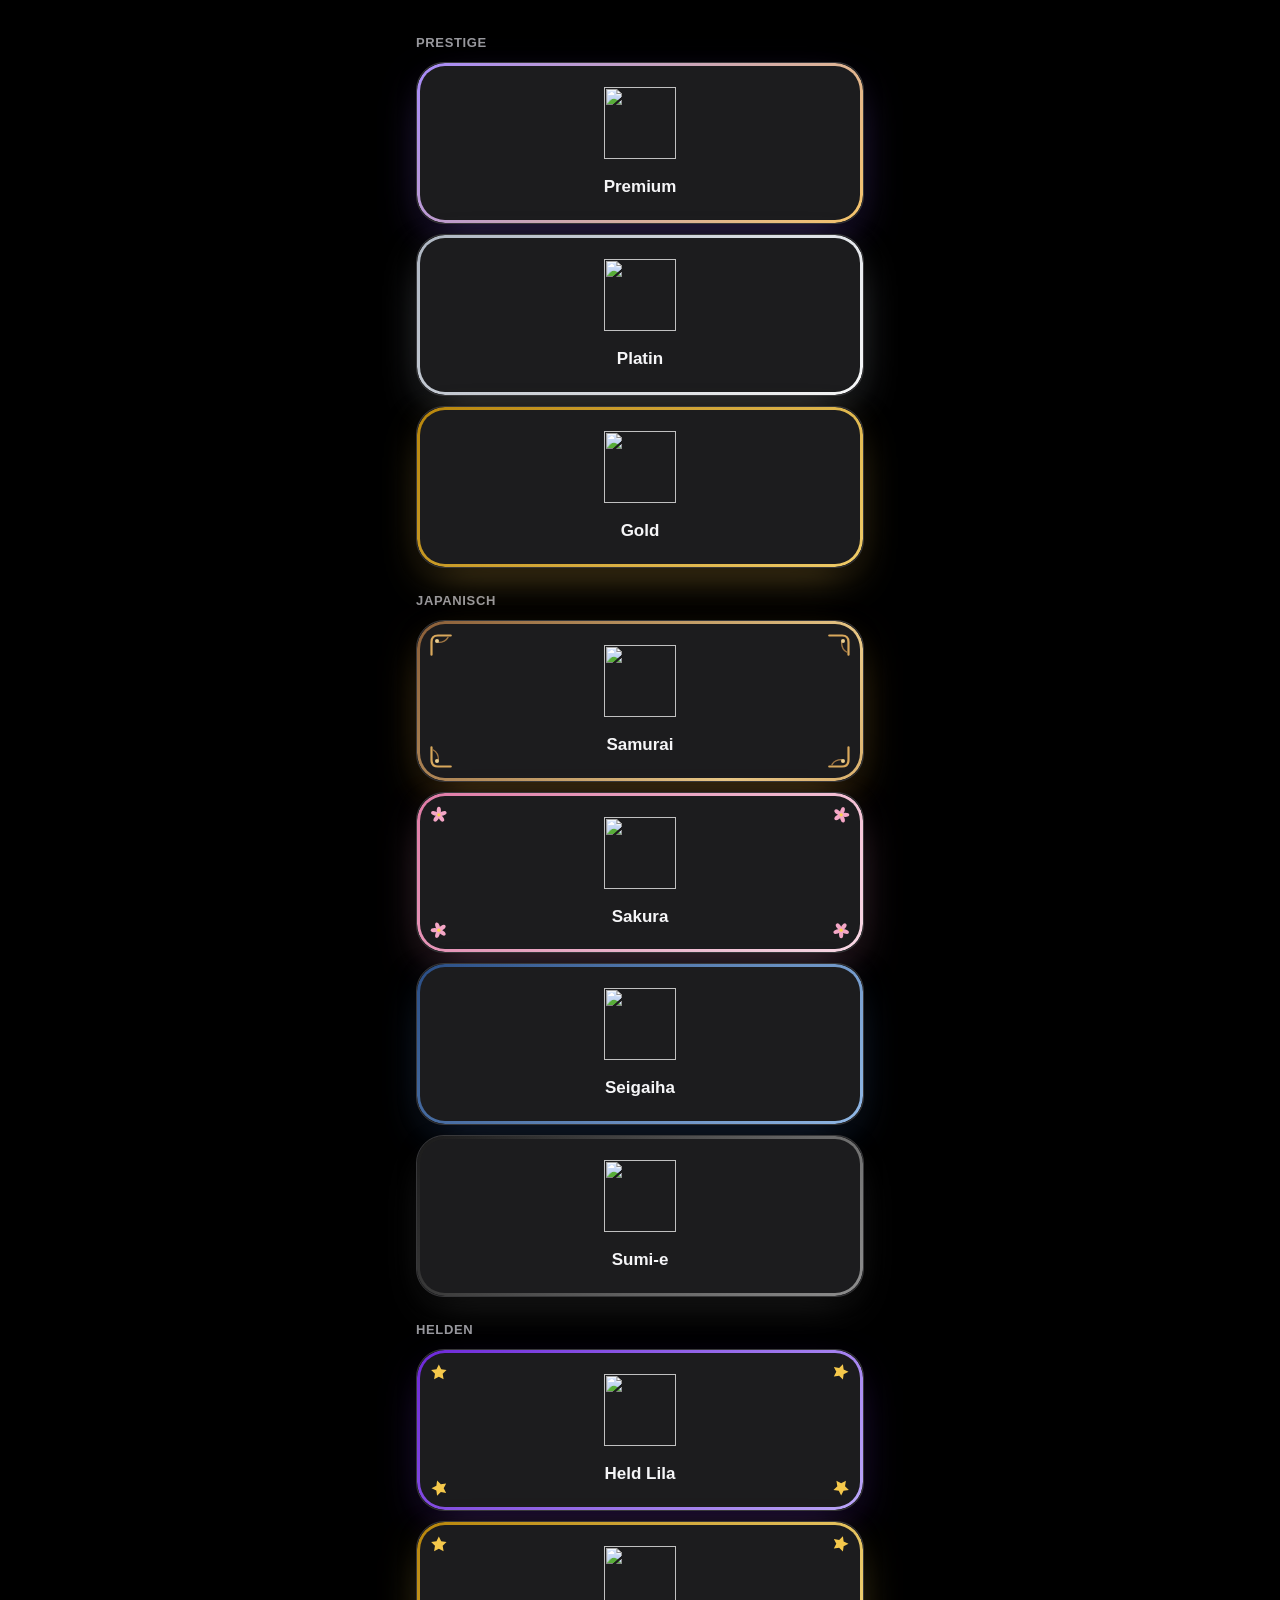
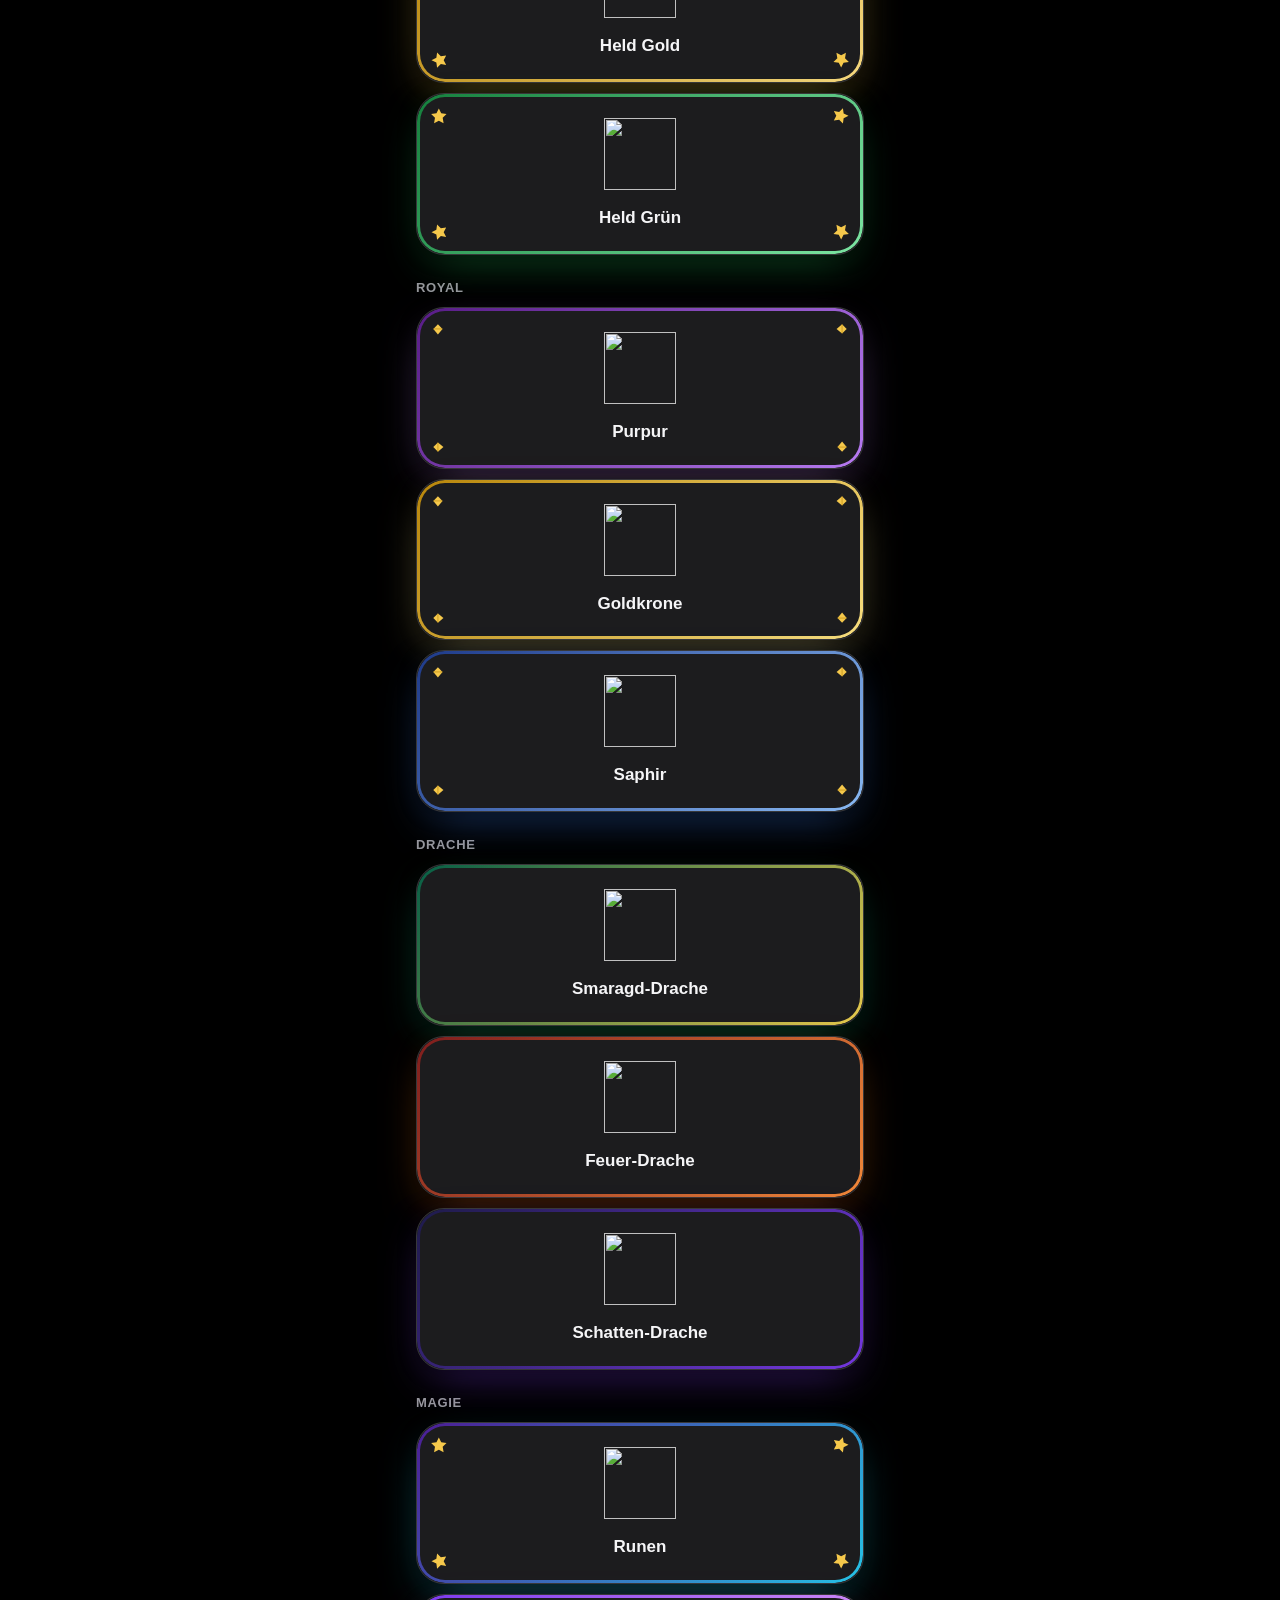
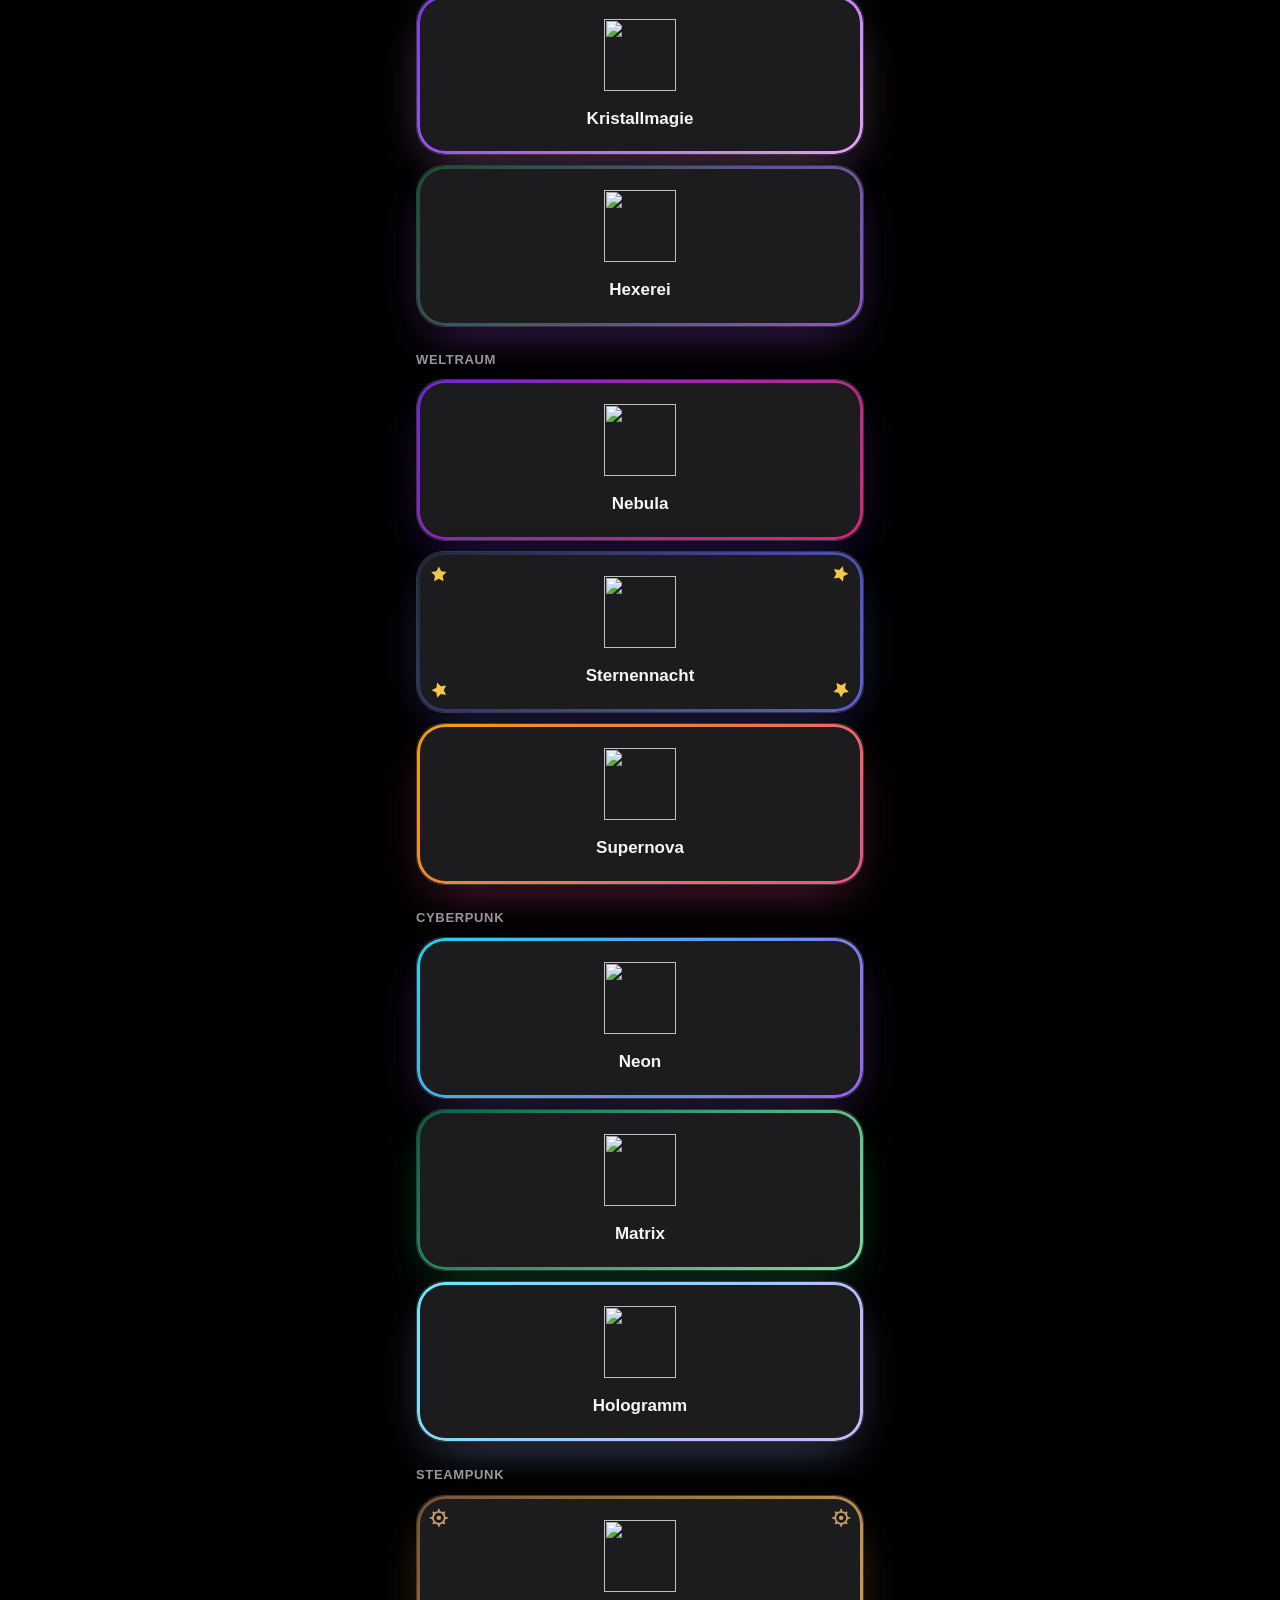
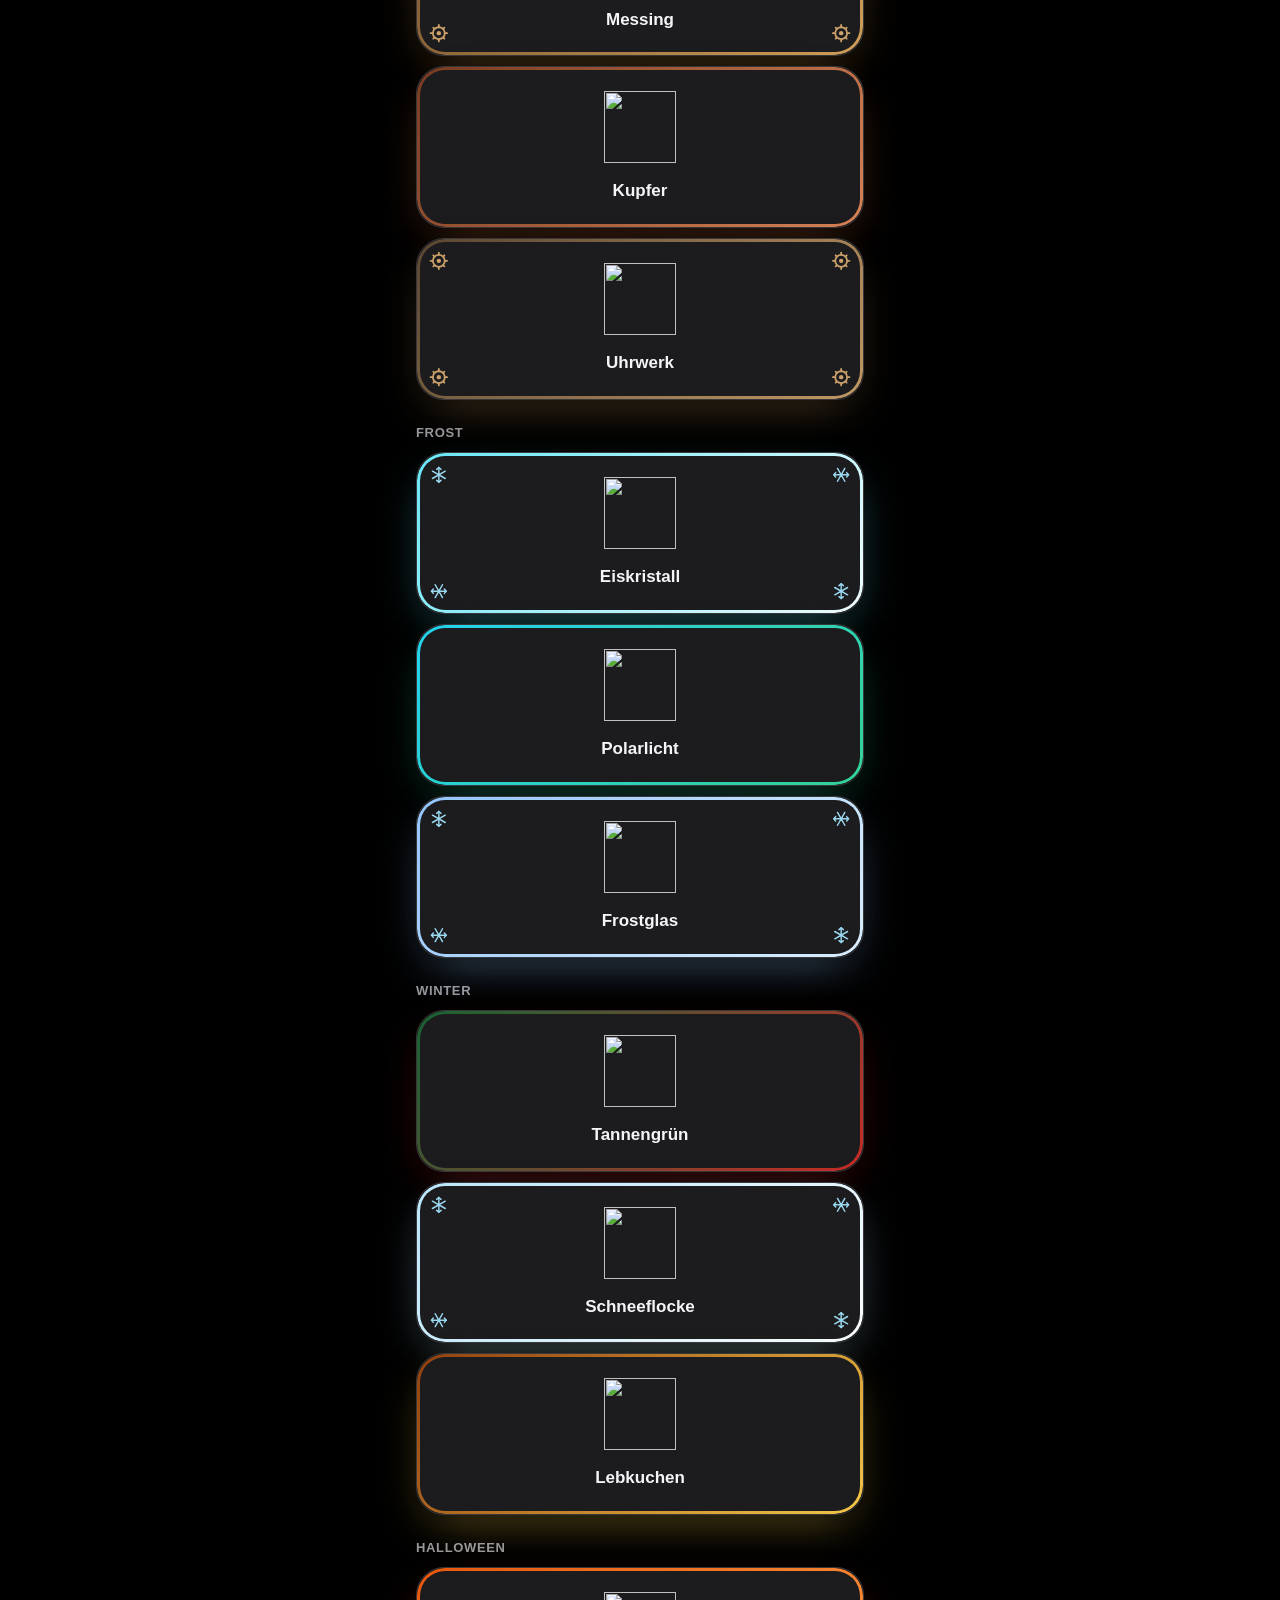
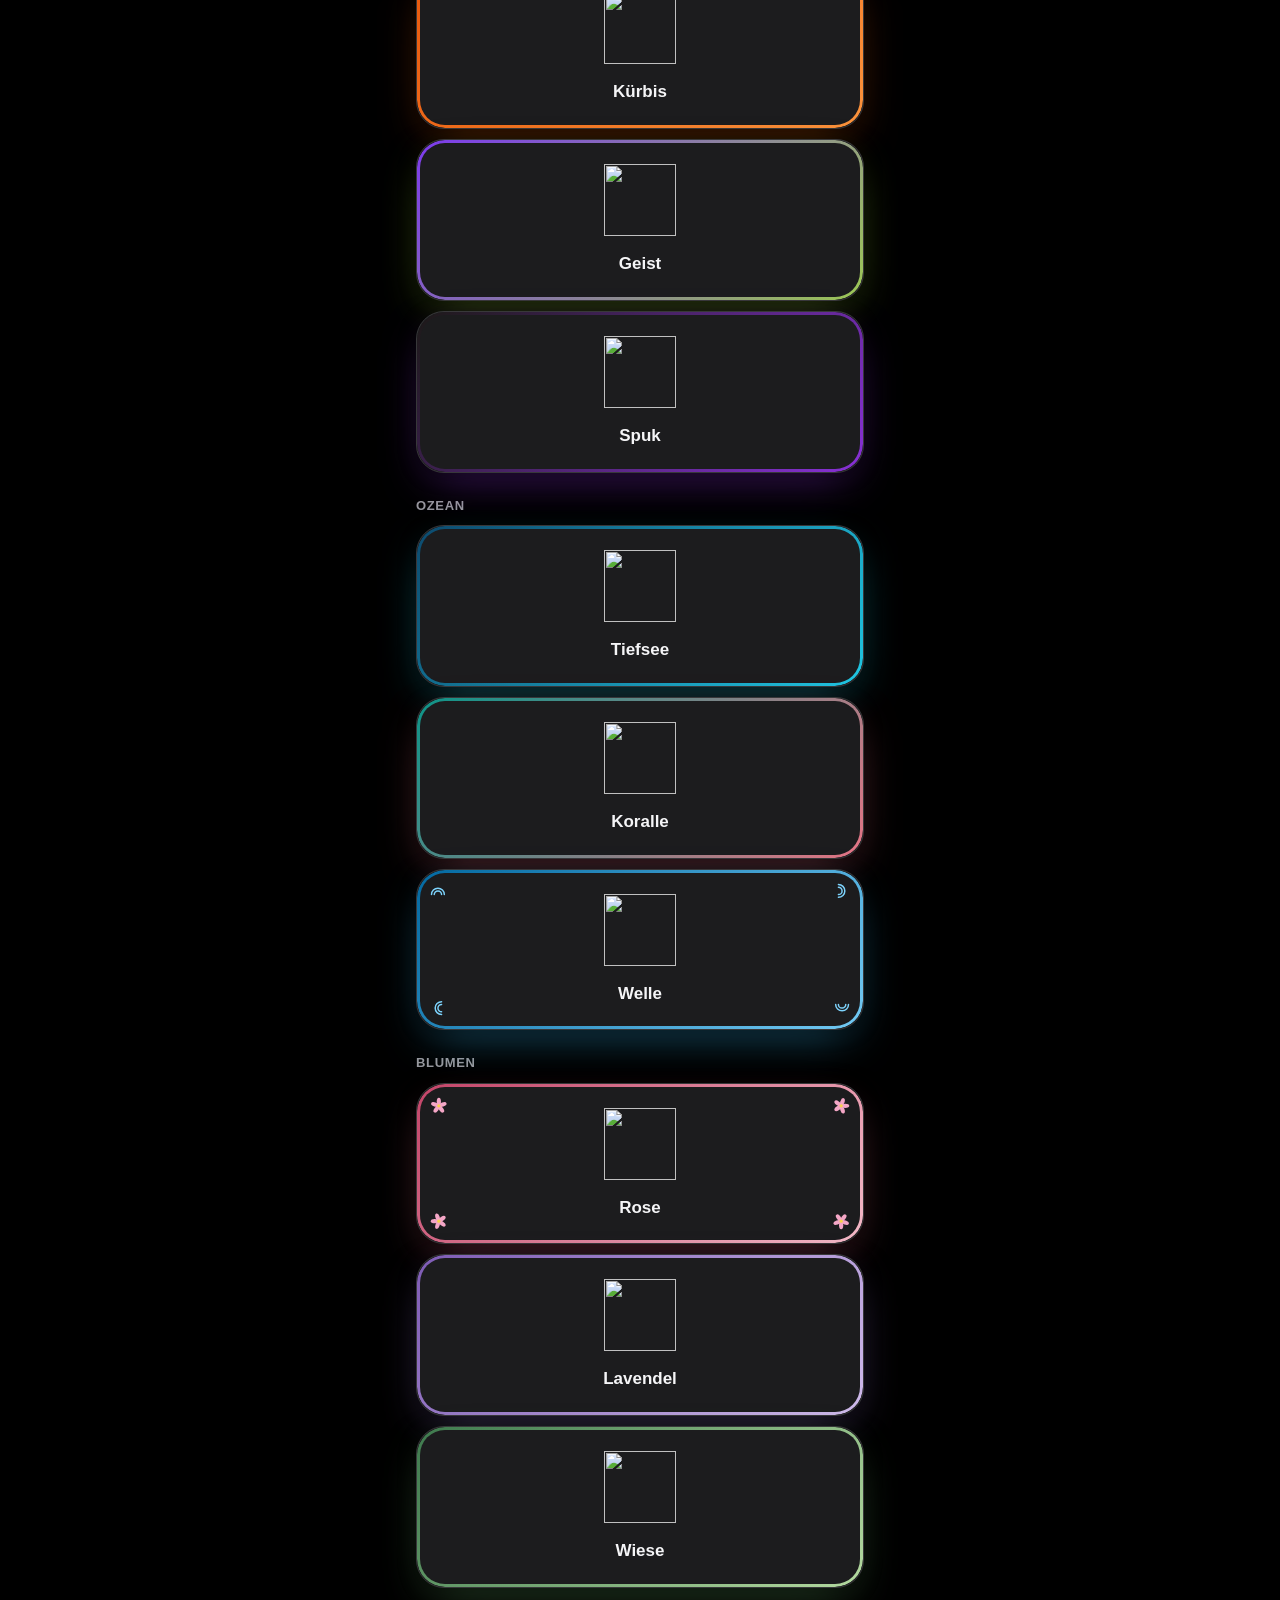
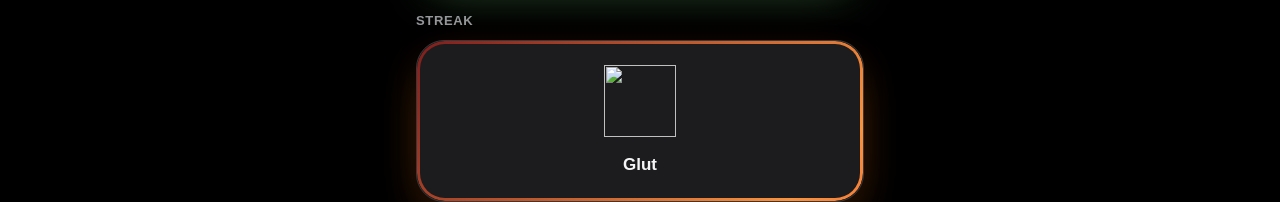
==== commit 9c4c4cf3: "1-5 Sparks/Erledigung + 9 neue Frame-Kategorien (44 Frames gesamt) - complete_occurrence: 1-5 Sparks" ====
--- a/public/frames-preview.html
+++ b/public/frames-preview.html
@@ -1,155 +1,68 @@
-<!doctype html>
-<html lang="de" data-theme="dark">
-<head>
-<meta charset="utf-8"><meta name="viewport" content="width=device-width, initial-scale=1">
-<title>Frame-Preview</title>
-<link rel="stylesheet" href="assets/css/styles.css?v=20">
-<style>
-  body{padding:20px 0;display:flex;flex-direction:column;gap:10px;align-items:center}
-  .lbl{font-family:var(--font-display);font-weight:800;color:var(--color-text-secondary);max-width:480px;width:100%;padding:0 16px;margin-top:14px;text-transform:uppercase;letter-spacing:.05em;font-size:13px}
-  .hero{width:100%;max-width:480px;padding:0 16px}
-  .hero-card{padding:var(--space-5) var(--space-4);min-height:96px;justify-content:center;animation:none}
-</style>
-</head>
-<body>
+<!doctype html><html lang="de" data-theme="dark"><head>
+<meta charset="utf-8"><meta name="viewport" content="width=device-width, initial-scale=1"><title>Frames</title>
+<link rel="stylesheet" href="assets/css/styles.css?v=fae638c5">
+<style>body{padding:20px 0;display:flex;flex-direction:column;gap:10px;align-items:center}
+.lbl{font-family:var(--font-display);font-weight:800;color:var(--color-text-secondary);max-width:480px;width:100%;padding:0 16px;margin-top:14px;text-transform:uppercase;letter-spacing:.05em;font-size:13px}
+.hero{width:100%;max-width:480px;padding:0 16px}
+.hero-card{padding:var(--space-5) var(--space-4);min-height:96px;justify-content:center;animation:none}
+.ftn{font-family:var(--font-display);font-weight:800;font-size:17px}</style></head><body>
   <div class="lbl">Prestige</div>
-  <section class="hero" data-frame="premium">
-    <div class="hero-card">
-      <div class="frame-corners" aria-hidden="true"><span></span><span></span><span></span><span></span></div>
-      <img src="assets/img/tanuki/base-neutral.png" alt="" class="tanuki tanuki-md">
-      <span class="ft-mini" style="font-family:var(--font-display);font-weight:800;font-size:17px">Premium</span>
-    </div>
-  </section>
-  <section class="hero" data-frame="platin">
-    <div class="hero-card">
-      <div class="frame-corners" aria-hidden="true"><span></span><span></span><span></span><span></span></div>
-      <img src="assets/img/tanuki/base-neutral.png" alt="" class="tanuki tanuki-md">
-      <span class="ft-mini" style="font-family:var(--font-display);font-weight:800;font-size:17px">Platin</span>
-    </div>
-  </section>
-  <section class="hero" data-frame="gold">
-    <div class="hero-card">
-      <div class="frame-corners" aria-hidden="true"><span></span><span></span><span></span><span></span></div>
-      <img src="assets/img/tanuki/base-neutral.png" alt="" class="tanuki tanuki-md">
-      <span class="ft-mini" style="font-family:var(--font-display);font-weight:800;font-size:17px">Gold</span>
-    </div>
-  </section>
+  <section class="hero" data-frame="premium"><div class="hero-card"><div class="frame-corners" aria-hidden="true"><span></span><span></span><span></span><span></span></div><img src="assets/img/tanuki/base-neutral.png" alt="" class="tanuki tanuki-md"><span class="ftn">Premium</span></div></section>
+  <section class="hero" data-frame="platin"><div class="hero-card"><div class="frame-corners" aria-hidden="true"><span></span><span></span><span></span><span></span></div><img src="assets/img/tanuki/base-neutral.png" alt="" class="tanuki tanuki-md"><span class="ftn">Platin</span></div></section>
+  <section class="hero" data-frame="gold"><div class="hero-card"><div class="frame-corners" aria-hidden="true"><span></span><span></span><span></span><span></span></div><img src="assets/img/tanuki/base-neutral.png" alt="" class="tanuki tanuki-md"><span class="ftn">Gold</span></div></section>
   <div class="lbl">Japanisch</div>
-  <section class="hero" data-frame="samurai">
-    <div class="hero-card">
-      <div class="frame-corners" aria-hidden="true"><span></span><span></span><span></span><span></span></div>
-      <img src="assets/img/tanuki/samurai-happy.png" alt="" class="tanuki tanuki-md">
-      <span class="ft-mini" style="font-family:var(--font-display);font-weight:800;font-size:17px">Samurai</span>
-    </div>
-  </section>
-  <section class="hero" data-frame="sakura">
-    <div class="hero-card">
-      <div class="frame-corners" aria-hidden="true"><span></span><span></span><span></span><span></span></div>
-      <img src="assets/img/tanuki/base-neutral.png" alt="" class="tanuki tanuki-md">
-      <span class="ft-mini" style="font-family:var(--font-display);font-weight:800;font-size:17px">Sakura</span>
-    </div>
-  </section>
-  <section class="hero" data-frame="seigaiha">
-    <div class="hero-card">
-      <div class="frame-corners" aria-hidden="true"><span></span><span></span><span></span><span></span></div>
-      <img src="assets/img/tanuki/base-neutral.png" alt="" class="tanuki tanuki-md">
-      <span class="ft-mini" style="font-family:var(--font-display);font-weight:800;font-size:17px">Seigaiha</span>
-    </div>
-  </section>
-  <section class="hero" data-frame="zen">
-    <div class="hero-card">
-      <div class="frame-corners" aria-hidden="true"><span></span><span></span><span></span><span></span></div>
-      <img src="assets/img/tanuki/base-neutral.png" alt="" class="tanuki tanuki-md">
-      <span class="ft-mini" style="font-family:var(--font-display);font-weight:800;font-size:17px">Sumi-e</span>
-    </div>
-  </section>
+  <section class="hero" data-frame="samurai"><div class="hero-card"><div class="frame-corners" aria-hidden="true"><span></span><span></span><span></span><span></span></div><img src="assets/img/tanuki/samurai-happy.png" alt="" class="tanuki tanuki-md"><span class="ftn">Samurai</span></div></section>
+  <section class="hero" data-frame="sakura"><div class="hero-card"><div class="frame-corners" aria-hidden="true"><span></span><span></span><span></span><span></span></div><img src="assets/img/tanuki/base-neutral.png" alt="" class="tanuki tanuki-md"><span class="ftn">Sakura</span></div></section>
+  <section class="hero" data-frame="seigaiha"><div class="hero-card"><div class="frame-corners" aria-hidden="true"><span></span><span></span><span></span><span></span></div><img src="assets/img/tanuki/base-neutral.png" alt="" class="tanuki tanuki-md"><span class="ftn">Seigaiha</span></div></section>
+  <section class="hero" data-frame="zen"><div class="hero-card"><div class="frame-corners" aria-hidden="true"><span></span><span></span><span></span><span></span></div><img src="assets/img/tanuki/base-neutral.png" alt="" class="tanuki tanuki-md"><span class="ftn">Sumi-e</span></div></section>
   <div class="lbl">Helden</div>
-  <section class="hero" data-frame="held-lila">
-    <div class="hero-card">
-      <div class="frame-corners" aria-hidden="true"><span></span><span></span><span></span><span></span></div>
-      <img src="assets/img/tanuki/base-neutral.png" alt="" class="tanuki tanuki-md">
-      <span class="ft-mini" style="font-family:var(--font-display);font-weight:800;font-size:17px">Held Lila</span>
-    </div>
-  </section>
-  <section class="hero" data-frame="held-gold">
-    <div class="hero-card">
-      <div class="frame-corners" aria-hidden="true"><span></span><span></span><span></span><span></span></div>
-      <img src="assets/img/tanuki/base-neutral.png" alt="" class="tanuki tanuki-md">
-      <span class="ft-mini" style="font-family:var(--font-display);font-weight:800;font-size:17px">Held Gold</span>
-    </div>
-  </section>
-  <section class="hero" data-frame="held-gruen">
-    <div class="hero-card">
-      <div class="frame-corners" aria-hidden="true"><span></span><span></span><span></span><span></span></div>
-      <img src="assets/img/tanuki/base-neutral.png" alt="" class="tanuki tanuki-md">
-      <span class="ft-mini" style="font-family:var(--font-display);font-weight:800;font-size:17px">Held Grün</span>
-    </div>
-  </section>
+  <section class="hero" data-frame="held-lila"><div class="hero-card"><div class="frame-corners" aria-hidden="true"><span></span><span></span><span></span><span></span></div><img src="assets/img/tanuki/base-neutral.png" alt="" class="tanuki tanuki-md"><span class="ftn">Held Lila</span></div></section>
+  <section class="hero" data-frame="held-gold"><div class="hero-card"><div class="frame-corners" aria-hidden="true"><span></span><span></span><span></span><span></span></div><img src="assets/img/tanuki/base-neutral.png" alt="" class="tanuki tanuki-md"><span class="ftn">Held Gold</span></div></section>
+  <section class="hero" data-frame="held-gruen"><div class="hero-card"><div class="frame-corners" aria-hidden="true"><span></span><span></span><span></span><span></span></div><img src="assets/img/tanuki/base-neutral.png" alt="" class="tanuki tanuki-md"><span class="ftn">Held Grün</span></div></section>
+  <div class="lbl">Royal</div>
+  <section class="hero" data-frame="purpur"><div class="hero-card"><div class="frame-corners" aria-hidden="true"><span></span><span></span><span></span><span></span></div><img src="assets/img/tanuki/base-neutral.png" alt="" class="tanuki tanuki-md"><span class="ftn">Purpur</span></div></section>
+  <section class="hero" data-frame="goldkrone"><div class="hero-card"><div class="frame-corners" aria-hidden="true"><span></span><span></span><span></span><span></span></div><img src="assets/img/tanuki/base-neutral.png" alt="" class="tanuki tanuki-md"><span class="ftn">Goldkrone</span></div></section>
+  <section class="hero" data-frame="saphir"><div class="hero-card"><div class="frame-corners" aria-hidden="true"><span></span><span></span><span></span><span></span></div><img src="assets/img/tanuki/base-neutral.png" alt="" class="tanuki tanuki-md"><span class="ftn">Saphir</span></div></section>
+  <div class="lbl">Drache</div>
+  <section class="hero" data-frame="smaragddrache"><div class="hero-card"><div class="frame-corners" aria-hidden="true"><span></span><span></span><span></span><span></span></div><img src="assets/img/tanuki/base-neutral.png" alt="" class="tanuki tanuki-md"><span class="ftn">Smaragd-Drache</span></div></section>
+  <section class="hero" data-frame="feuerdrache"><div class="hero-card"><div class="frame-corners" aria-hidden="true"><span></span><span></span><span></span><span></span></div><img src="assets/img/tanuki/base-neutral.png" alt="" class="tanuki tanuki-md"><span class="ftn">Feuer-Drache</span></div></section>
+  <section class="hero" data-frame="schattendrache"><div class="hero-card"><div class="frame-corners" aria-hidden="true"><span></span><span></span><span></span><span></span></div><img src="assets/img/tanuki/base-neutral.png" alt="" class="tanuki tanuki-md"><span class="ftn">Schatten-Drache</span></div></section>
+  <div class="lbl">Magie</div>
+  <section class="hero" data-frame="runen"><div class="hero-card"><div class="frame-corners" aria-hidden="true"><span></span><span></span><span></span><span></span></div><img src="assets/img/tanuki/base-neutral.png" alt="" class="tanuki tanuki-md"><span class="ftn">Runen</span></div></section>
+  <section class="hero" data-frame="kristallmagie"><div class="hero-card"><div class="frame-corners" aria-hidden="true"><span></span><span></span><span></span><span></span></div><img src="assets/img/tanuki/base-neutral.png" alt="" class="tanuki tanuki-md"><span class="ftn">Kristallmagie</span></div></section>
+  <section class="hero" data-frame="hexerei"><div class="hero-card"><div class="frame-corners" aria-hidden="true"><span></span><span></span><span></span><span></span></div><img src="assets/img/tanuki/base-neutral.png" alt="" class="tanuki tanuki-md"><span class="ftn">Hexerei</span></div></section>
+  <div class="lbl">Weltraum</div>
+  <section class="hero" data-frame="nebula"><div class="hero-card"><div class="frame-corners" aria-hidden="true"><span></span><span></span><span></span><span></span></div><img src="assets/img/tanuki/base-neutral.png" alt="" class="tanuki tanuki-md"><span class="ftn">Nebula</span></div></section>
+  <section class="hero" data-frame="sternennacht"><div class="hero-card"><div class="frame-corners" aria-hidden="true"><span></span><span></span><span></span><span></span></div><img src="assets/img/tanuki/base-neutral.png" alt="" class="tanuki tanuki-md"><span class="ftn">Sternennacht</span></div></section>
+  <section class="hero" data-frame="supernova"><div class="hero-card"><div class="frame-corners" aria-hidden="true"><span></span><span></span><span></span><span></span></div><img src="assets/img/tanuki/base-neutral.png" alt="" class="tanuki tanuki-md"><span class="ftn">Supernova</span></div></section>
   <div class="lbl">Cyberpunk</div>
-  <section class="hero" data-frame="neon">
-    <div class="hero-card">
-      <div class="frame-corners" aria-hidden="true"><span></span><span></span><span></span><span></span></div>
-      <img src="assets/img/tanuki/base-neutral.png" alt="" class="tanuki tanuki-md">
-      <span class="ft-mini" style="font-family:var(--font-display);font-weight:800;font-size:17px">Neon</span>
-    </div>
-  </section>
-  <section class="hero" data-frame="matrix">
-    <div class="hero-card">
-      <div class="frame-corners" aria-hidden="true"><span></span><span></span><span></span><span></span></div>
-      <img src="assets/img/tanuki/base-neutral.png" alt="" class="tanuki tanuki-md">
-      <span class="ft-mini" style="font-family:var(--font-display);font-weight:800;font-size:17px">Matrix</span>
-    </div>
-  </section>
-  <section class="hero" data-frame="holo">
-    <div class="hero-card">
-      <div class="frame-corners" aria-hidden="true"><span></span><span></span><span></span><span></span></div>
-      <img src="assets/img/tanuki/base-neutral.png" alt="" class="tanuki tanuki-md">
-      <span class="ft-mini" style="font-family:var(--font-display);font-weight:800;font-size:17px">Hologramm</span>
-    </div>
-  </section>
+  <section class="hero" data-frame="neon"><div class="hero-card"><div class="frame-corners" aria-hidden="true"><span></span><span></span><span></span><span></span></div><img src="assets/img/tanuki/base-neutral.png" alt="" class="tanuki tanuki-md"><span class="ftn">Neon</span></div></section>
+  <section class="hero" data-frame="matrix"><div class="hero-card"><div class="frame-corners" aria-hidden="true"><span></span><span></span><span></span><span></span></div><img src="assets/img/tanuki/base-neutral.png" alt="" class="tanuki tanuki-md"><span class="ftn">Matrix</span></div></section>
+  <section class="hero" data-frame="holo"><div class="hero-card"><div class="frame-corners" aria-hidden="true"><span></span><span></span><span></span><span></span></div><img src="assets/img/tanuki/base-neutral.png" alt="" class="tanuki tanuki-md"><span class="ftn">Hologramm</span></div></section>
   <div class="lbl">Steampunk</div>
-  <section class="hero" data-frame="messing">
-    <div class="hero-card">
-      <div class="frame-corners" aria-hidden="true"><span></span><span></span><span></span><span></span></div>
-      <img src="assets/img/tanuki/base-neutral.png" alt="" class="tanuki tanuki-md">
-      <span class="ft-mini" style="font-family:var(--font-display);font-weight:800;font-size:17px">Messing</span>
-    </div>
-  </section>
-  <section class="hero" data-frame="kupfer">
-    <div class="hero-card">
-      <div class="frame-corners" aria-hidden="true"><span></span><span></span><span></span><span></span></div>
-      <img src="assets/img/tanuki/base-neutral.png" alt="" class="tanuki tanuki-md">
-      <span class="ft-mini" style="font-family:var(--font-display);font-weight:800;font-size:17px">Kupfer</span>
-    </div>
-  </section>
-  <section class="hero" data-frame="uhrwerk">
-    <div class="hero-card">
-      <div class="frame-corners" aria-hidden="true"><span></span><span></span><span></span><span></span></div>
-      <img src="assets/img/tanuki/base-neutral.png" alt="" class="tanuki tanuki-md">
-      <span class="ft-mini" style="font-family:var(--font-display);font-weight:800;font-size:17px">Uhrwerk</span>
-    </div>
-  </section>
+  <section class="hero" data-frame="messing"><div class="hero-card"><div class="frame-corners" aria-hidden="true"><span></span><span></span><span></span><span></span></div><img src="assets/img/tanuki/base-neutral.png" alt="" class="tanuki tanuki-md"><span class="ftn">Messing</span></div></section>
+  <section class="hero" data-frame="kupfer"><div class="hero-card"><div class="frame-corners" aria-hidden="true"><span></span><span></span><span></span><span></span></div><img src="assets/img/tanuki/base-neutral.png" alt="" class="tanuki tanuki-md"><span class="ftn">Kupfer</span></div></section>
+  <section class="hero" data-frame="uhrwerk"><div class="hero-card"><div class="frame-corners" aria-hidden="true"><span></span><span></span><span></span><span></span></div><img src="assets/img/tanuki/base-neutral.png" alt="" class="tanuki tanuki-md"><span class="ftn">Uhrwerk</span></div></section>
+  <div class="lbl">Frost</div>
+  <section class="hero" data-frame="eiskristall"><div class="hero-card"><div class="frame-corners" aria-hidden="true"><span></span><span></span><span></span><span></span></div><img src="assets/img/tanuki/base-neutral.png" alt="" class="tanuki tanuki-md"><span class="ftn">Eiskristall</span></div></section>
+  <section class="hero" data-frame="polarlicht"><div class="hero-card"><div class="frame-corners" aria-hidden="true"><span></span><span></span><span></span><span></span></div><img src="assets/img/tanuki/base-neutral.png" alt="" class="tanuki tanuki-md"><span class="ftn">Polarlicht</span></div></section>
+  <section class="hero" data-frame="frostglas"><div class="hero-card"><div class="frame-corners" aria-hidden="true"><span></span><span></span><span></span><span></span></div><img src="assets/img/tanuki/base-neutral.png" alt="" class="tanuki tanuki-md"><span class="ftn">Frostglas</span></div></section>
+  <div class="lbl">Winter</div>
+  <section class="hero" data-frame="tanne"><div class="hero-card"><div class="frame-corners" aria-hidden="true"><span></span><span></span><span></span><span></span></div><img src="assets/img/tanuki/base-neutral.png" alt="" class="tanuki tanuki-md"><span class="ftn">Tannengrün</span></div></section>
+  <section class="hero" data-frame="schnee"><div class="hero-card"><div class="frame-corners" aria-hidden="true"><span></span><span></span><span></span><span></span></div><img src="assets/img/tanuki/base-neutral.png" alt="" class="tanuki tanuki-md"><span class="ftn">Schneeflocke</span></div></section>
+  <section class="hero" data-frame="lebkuchen"><div class="hero-card"><div class="frame-corners" aria-hidden="true"><span></span><span></span><span></span><span></span></div><img src="assets/img/tanuki/base-neutral.png" alt="" class="tanuki tanuki-md"><span class="ftn">Lebkuchen</span></div></section>
+  <div class="lbl">Halloween</div>
+  <section class="hero" data-frame="kuerbis"><div class="hero-card"><div class="frame-corners" aria-hidden="true"><span></span><span></span><span></span><span></span></div><img src="assets/img/tanuki/base-neutral.png" alt="" class="tanuki tanuki-md"><span class="ftn">Kürbis</span></div></section>
+  <section class="hero" data-frame="geist"><div class="hero-card"><div class="frame-corners" aria-hidden="true"><span></span><span></span><span></span><span></span></div><img src="assets/img/tanuki/base-neutral.png" alt="" class="tanuki tanuki-md"><span class="ftn">Geist</span></div></section>
+  <section class="hero" data-frame="spuk"><div class="hero-card"><div class="frame-corners" aria-hidden="true"><span></span><span></span><span></span><span></span></div><img src="assets/img/tanuki/base-neutral.png" alt="" class="tanuki tanuki-md"><span class="ftn">Spuk</span></div></section>
+  <div class="lbl">Ozean</div>
+  <section class="hero" data-frame="tiefsee"><div class="hero-card"><div class="frame-corners" aria-hidden="true"><span></span><span></span><span></span><span></span></div><img src="assets/img/tanuki/base-neutral.png" alt="" class="tanuki tanuki-md"><span class="ftn">Tiefsee</span></div></section>
+  <section class="hero" data-frame="koralle"><div class="hero-card"><div class="frame-corners" aria-hidden="true"><span></span><span></span><span></span><span></span></div><img src="assets/img/tanuki/base-neutral.png" alt="" class="tanuki tanuki-md"><span class="ftn">Koralle</span></div></section>
+  <section class="hero" data-frame="welle"><div class="hero-card"><div class="frame-corners" aria-hidden="true"><span></span><span></span><span></span><span></span></div><img src="assets/img/tanuki/base-neutral.png" alt="" class="tanuki tanuki-md"><span class="ftn">Welle</span></div></section>
   <div class="lbl">Blumen</div>
-  <section class="hero" data-frame="rose">
-    <div class="hero-card">
-      <div class="frame-corners" aria-hidden="true"><span></span><span></span><span></span><span></span></div>
-      <img src="assets/img/tanuki/base-neutral.png" alt="" class="tanuki tanuki-md">
-      <span class="ft-mini" style="font-family:var(--font-display);font-weight:800;font-size:17px">Rose</span>
-    </div>
-  </section>
-  <section class="hero" data-frame="lavendel">
-    <div class="hero-card">
-      <div class="frame-corners" aria-hidden="true"><span></span><span></span><span></span><span></span></div>
-      <img src="assets/img/tanuki/base-neutral.png" alt="" class="tanuki tanuki-md">
-      <span class="ft-mini" style="font-family:var(--font-display);font-weight:800;font-size:17px">Lavendel</span>
-    </div>
-  </section>
-  <section class="hero" data-frame="wiese">
-    <div class="hero-card">
-      <div class="frame-corners" aria-hidden="true"><span></span><span></span><span></span><span></span></div>
-      <img src="assets/img/tanuki/base-neutral.png" alt="" class="tanuki tanuki-md">
-      <span class="ft-mini" style="font-family:var(--font-display);font-weight:800;font-size:17px">Wiese</span>
-    </div>
-  </section>
-</body>
-</html>+  <section class="hero" data-frame="rose"><div class="hero-card"><div class="frame-corners" aria-hidden="true"><span></span><span></span><span></span><span></span></div><img src="assets/img/tanuki/base-neutral.png" alt="" class="tanuki tanuki-md"><span class="ftn">Rose</span></div></section>
+  <section class="hero" data-frame="lavendel"><div class="hero-card"><div class="frame-corners" aria-hidden="true"><span></span><span></span><span></span><span></span></div><img src="assets/img/tanuki/base-neutral.png" alt="" class="tanuki tanuki-md"><span class="ftn">Lavendel</span></div></section>
+  <section class="hero" data-frame="wiese"><div class="hero-card"><div class="frame-corners" aria-hidden="true"><span></span><span></span><span></span><span></span></div><img src="assets/img/tanuki/base-neutral.png" alt="" class="tanuki tanuki-md"><span class="ftn">Wiese</span></div></section>
+  <div class="lbl">Streak</div>
+  <section class="hero" data-frame="glut"><div class="hero-card"><div class="frame-corners" aria-hidden="true"><span></span><span></span><span></span><span></span></div><img src="assets/img/tanuki/base-neutral.png" alt="" class="tanuki tanuki-md"><span class="ftn">Glut</span></div></section>
+</body></html>
--- a/public/assets/css/styles.css
+++ b/public/assets/css/styles.css
@@ -237,6 +237,12 @@
   --corner-sakura:url("data:image/svg+xml,%3Csvg xmlns='http://www.w3.org/2000/svg' viewBox='0 0 48 48'%3E%3Cg transform='translate(14,14)'%3E%3Cellipse rx='2.3' ry='4.3' transform='rotate(0) translate(0 -4.5)' fill='%23F4A6C6'/%3E%3Cellipse rx='2.3' ry='4.3' transform='rotate(72) translate(0 -4.5)' fill='%23F4A6C6'/%3E%3Cellipse rx='2.3' ry='4.3' transform='rotate(144) translate(0 -4.5)' fill='%23F4A6C6'/%3E%3Cellipse rx='2.3' ry='4.3' transform='rotate(216) translate(0 -4.5)' fill='%23F4A6C6'/%3E%3Cellipse rx='2.3' ry='4.3' transform='rotate(288) translate(0 -4.5)' fill='%23F4A6C6'/%3E%3Ccircle r='1.8' fill='%23F8D24A'/%3E%3C/g%3E%3C/svg%3E");
   --corner-star:url("data:image/svg+xml,%3Csvg xmlns='http://www.w3.org/2000/svg' viewBox='0 0 48 48'%3E%3Cpath d='M14 6 l2.6 5.3 5.8 0.8 -4.2 4.1 1 5.8 -5.2 -2.7 -5.2 2.7 1 -5.8 -4.2 -4.1 5.8 -0.8 z' fill='%23F5C84B'/%3E%3C/svg%3E");
   --corner-gear:url("data:image/svg+xml,%3Csvg xmlns='http://www.w3.org/2000/svg' viewBox='0 0 48 48'%3E%3Cg transform='translate(14,14)' fill='none' stroke='%23CBA06A' stroke-width='2' stroke-linecap='round'%3E%3Ccircle r='6.5'/%3E%3Cpath d='M0 -9 V-7 M0 9 V7 M-9 0 H-7 M9 0 H7 M-6 -6 l1.3 1.3 M6 6 l-1.3 -1.3 M6 -6 l-1.3 1.3 M-6 6 l1.3 -1.3'/%3E%3C/g%3E%3Ccircle cx='14' cy='14' r='2.4' fill='%23CBA06A'/%3E%3C/svg%3E");
+}
+
+:root{
+  --corner-snow:url("data:image/svg+xml,%3Csvg xmlns='http://www.w3.org/2000/svg' viewBox='0 0 48 48'%3E%3Cg transform='translate(14,14)' stroke='%239AD8F0' stroke-width='1.6' stroke-linecap='round'%3E%3Cpath d='M0 -8 V8 M-7 -4 L7 4 M-7 4 L7 -4'/%3E%3Cpath d='M0 -8 l2.4 2 M0 -8 l-2.4 2 M0 8 l2.4 -2 M0 8 l-2.4 -2'/%3E%3C/g%3E%3C/svg%3E");
+  --corner-gem:url("data:image/svg+xml,%3Csvg xmlns='http://www.w3.org/2000/svg' viewBox='0 0 48 48'%3E%3Cg transform='translate(13,13)'%3E%3Cpath d='M0 -5 L5 0 L0 6 L-5 0 Z' fill='%23F5C84B'/%3E%3Cpath d='M-5 0 H5' stroke='%23B8860B' stroke-width='0.7'/%3E%3C/g%3E%3C/svg%3E");
+  --corner-wave:url("data:image/svg+xml,%3Csvg xmlns='http://www.w3.org/2000/svg' viewBox='0 0 48 48'%3E%3Cg transform='translate(13,13)' fill='none' stroke='%237DD3FC' stroke-width='1.6' stroke-linecap='round'%3E%3Cpath d='M-7 4 A7 7 0 0 1 7 4'/%3E%3Cpath d='M-4 4 A4 4 0 0 1 4 4'/%3E%3C/g%3E%3C/svg%3E");
 }
 
 /* ---- Varianten ---- */
@@ -259,6 +265,40 @@
 .hero[data-frame="held-lila"]{--f-grad:linear-gradient(135deg,#6D28D9,#C4B5FD 50%,#7C3AED);--f-glow:color-mix(in srgb,#7C3AED 55%,transparent);--f-corner:var(--corner-star)}
 .hero[data-frame="held-gold"]{--f-grad:linear-gradient(135deg,#B8860B,#FBE08A 50%,#D9A521);--f-glow:color-mix(in srgb,#F5C84B 55%,transparent);--f-corner:var(--corner-star)}
 .hero[data-frame="held-gruen"]{--f-grad:linear-gradient(135deg,#15803D,#86EFAC 50%,#16A34A);--f-glow:color-mix(in srgb,#22C55E 50%,transparent);--f-corner:var(--corner-star)}
+/* Galaxy */
+.hero[data-frame="nebula"]{--f-grad:linear-gradient(135deg,#6D28D9,#DB2777 45%,#2563EB);--f-glow:color-mix(in srgb,#7C3AED 55%,transparent)}
+.hero[data-frame="sternennacht"]{--f-grad:linear-gradient(135deg,#1E293B,#6366F1 50%,#0F172A);--f-glow:color-mix(in srgb,#6366F1 55%,transparent);--f-corner:var(--corner-star)}
+.hero[data-frame="supernova"]{--f-grad:linear-gradient(135deg,#F59E0B,#EC4899 50%,#7C3AED);--f-glow:color-mix(in srgb,#EC4899 55%,transparent)}
+/* Frost */
+.hero[data-frame="eiskristall"]{--f-grad:linear-gradient(135deg,#67E8F9,#FFFFFF 50%,#A5F3FC);--f-glow:color-mix(in srgb,#67E8F9 55%,transparent);--f-corner:var(--corner-snow)}
+.hero[data-frame="polarlicht"]{--f-grad:linear-gradient(135deg,#22D3EE,#34D399 45%,#A78BFA);--f-glow:color-mix(in srgb,#34D399 50%,transparent)}
+.hero[data-frame="frostglas"]{--f-grad:linear-gradient(135deg,#93C5FD,#E0F2FE 50%,#BAE6FD);--f-glow:color-mix(in srgb,#93C5FD 55%,transparent);--f-corner:var(--corner-snow)}
+/* Halloween */
+.hero[data-frame="kuerbis"]{--f-grad:linear-gradient(135deg,#EA580C,#FB923C 45%,#1C1917);--f-glow:color-mix(in srgb,#EA580C 55%,transparent)}
+.hero[data-frame="geist"]{--f-grad:linear-gradient(135deg,#7C3AED,#A3E635 55%,#312E81);--f-glow:color-mix(in srgb,#A3E635 50%,transparent)}
+.hero[data-frame="spuk"]{--f-grad:linear-gradient(135deg,#1C1917,#9333EA 50%,#4C1D95);--f-glow:color-mix(in srgb,#9333EA 55%,transparent)}
+/* Winter */
+.hero[data-frame="tanne"]{--f-grad:linear-gradient(135deg,#166534,#DC2626 50%,#14532D);--f-glow:color-mix(in srgb,#DC2626 50%,transparent)}
+.hero[data-frame="schnee"]{--f-grad:linear-gradient(135deg,#BAE6FD,#FFFFFF 50%,#7DD3FC);--f-glow:color-mix(in srgb,#BAE6FD 55%,transparent);--f-corner:var(--corner-snow)}
+.hero[data-frame="lebkuchen"]{--f-grad:linear-gradient(135deg,#92400E,#FCD34D 50%,#B45309);--f-glow:color-mix(in srgb,#FCD34D 50%,transparent)}
+/* Royal */
+.hero[data-frame="purpur"]{--f-grad:linear-gradient(135deg,#581C87,#C084FC 50%,#7E22CE);--f-glow:color-mix(in srgb,#C084FC 55%,transparent);--f-corner:var(--corner-gem)}
+.hero[data-frame="goldkrone"]{--f-grad:linear-gradient(135deg,#B8860B,#FDE68A 50%,#D97706);--f-glow:color-mix(in srgb,#FDE68A 55%,transparent);--f-corner:var(--corner-gem)}
+.hero[data-frame="saphir"]{--f-grad:linear-gradient(135deg,#1E3A8A,#93C5FD 50%,#1E40AF);--f-glow:color-mix(in srgb,#3B82F6 55%,transparent);--f-corner:var(--corner-gem)}
+/* Ozean */
+.hero[data-frame="tiefsee"]{--f-grad:linear-gradient(135deg,#0C4A6E,#22D3EE 50%,#0E7490);--f-glow:color-mix(in srgb,#22D3EE 55%,transparent)}
+.hero[data-frame="koralle"]{--f-grad:linear-gradient(135deg,#0D9488,#FB7185 50%,#14B8A6);--f-glow:color-mix(in srgb,#FB7185 55%,transparent)}
+.hero[data-frame="welle"]{--f-grad:linear-gradient(135deg,#0369A1,#7DD3FC 50%,#0284C7);--f-glow:color-mix(in srgb,#38BDF8 55%,transparent);--f-corner:var(--corner-wave)}
+/* Drache */
+.hero[data-frame="smaragddrache"]{--f-grad:linear-gradient(135deg,#065F46,#FCD34D 50%,#047857);--f-glow:color-mix(in srgb,#10B981 55%,transparent)}
+.hero[data-frame="feuerdrache"]{--f-grad:linear-gradient(135deg,#7F1D1D,#FB923C 50%,#DC2626);--f-glow:color-mix(in srgb,#F97316 55%,transparent)}
+.hero[data-frame="schattendrache"]{--f-grad:linear-gradient(135deg,#1E1B4B,#7C3AED 50%,#0F0F23);--f-glow:color-mix(in srgb,#7C3AED 55%,transparent)}
+/* Arcane */
+.hero[data-frame="runen"]{--f-grad:linear-gradient(135deg,#4C1D95,#22D3EE 50%,#6D28D9);--f-glow:color-mix(in srgb,#22D3EE 55%,transparent);--f-corner:var(--corner-star)}
+.hero[data-frame="kristallmagie"]{--f-grad:linear-gradient(135deg,#7C3AED,#F0ABFC 50%,#A21CAF);--f-glow:color-mix(in srgb,#F0ABFC 55%,transparent)}
+.hero[data-frame="hexerei"]{--f-grad:linear-gradient(135deg,#14532D,#A855F7 55%,#166534);--f-glow:color-mix(in srgb,#A855F7 55%,transparent)}
+/* Streak-Glut (Status, ab 30 Tagen) */
+.hero[data-frame="glut"]{--f-grad:linear-gradient(135deg,#7F1D1D,#FB923C 40%,#DC2626 70%,#F59E0B);--f-glow:color-mix(in srgb,#F97316 65%,transparent)}
 
 /* Rahmen-Shop (Vorschau-Kacheln) */
 .frame-shop{display:flex;flex-direction:column;gap:var(--space-3)}
@@ -272,6 +312,7 @@
 .ft-name{font-weight:700;font-size:15px}
 .frame-tile.equipped .ft-name{color:var(--color-primary)}
 .ft-state{font-family:var(--font-display);font-weight:800;color:var(--color-success)}
+.ft-locked{font-size:12px;font-weight:700;color:var(--color-spark)}
 .ft-btn{min-height:38px;padding:0 var(--space-4);flex:0 0 auto}
 
 /* Onboarding (Erststart) */
